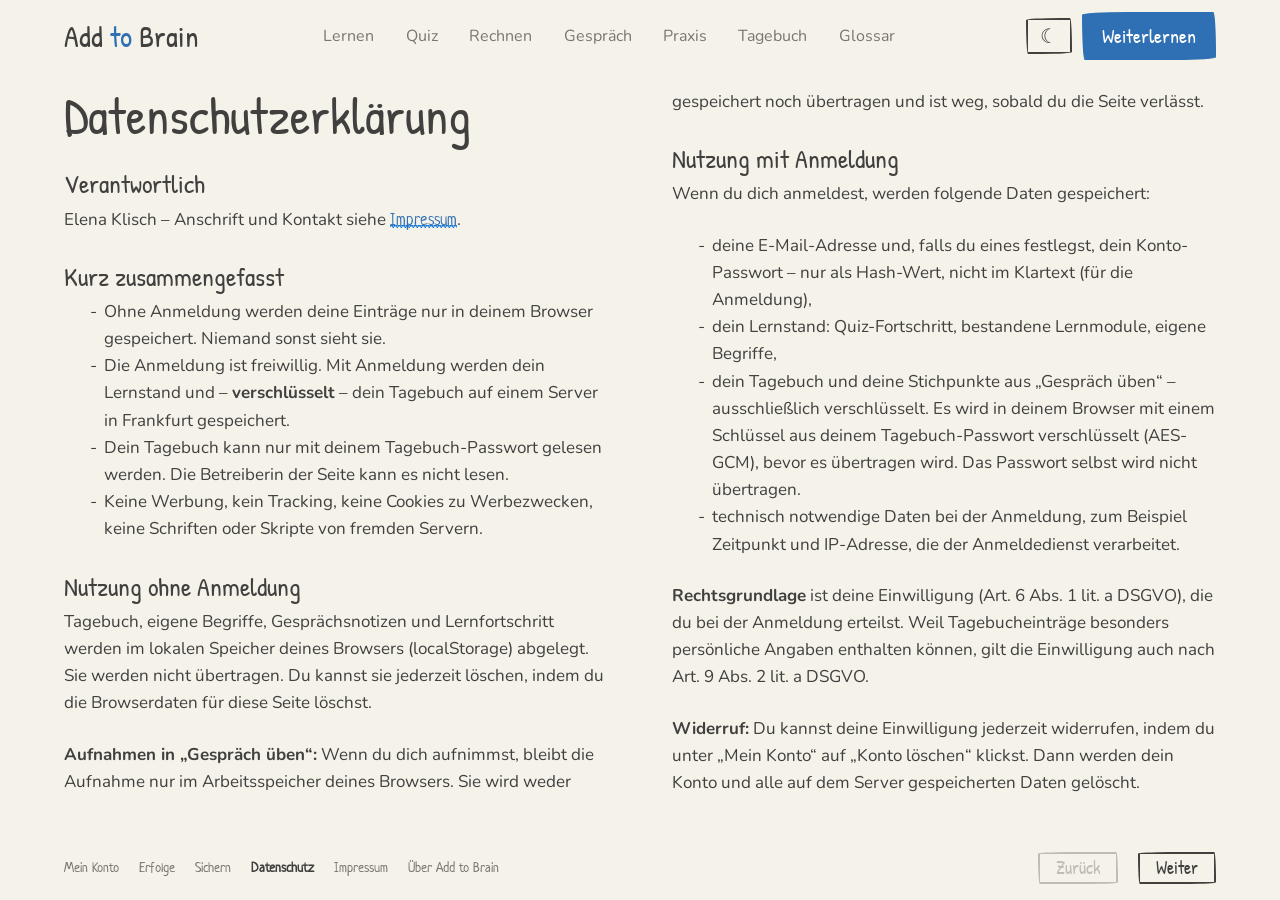
==== datenschutz.html @ ae647ae9 "Tab-Symbol: Gehirn mit Doktorhut (Vecteezy), Bildnachweis im Impressum" ====
<!doctype html>
<html lang="de">
<head>
  <meta charset="utf-8">
  <meta name="viewport" content="width=device-width, initial-scale=1">
  <title>Datenschutzerklärung – Add to Brain</title>
  <meta name="description" content="Datenschutzerklärung der Lernseite Add to Brain.">
  <script>try { if (localStorage.getItem('atb-modus') === 'dunkel') document.documentElement.classList.add('dark'); } catch (e) {}</script>
  <link rel="icon" href="favicon.ico?v=202611121403" sizes="any">
  <link rel="icon" type="image/png" sizes="32x32" href="icons/favicon-32.png?v=202611121403">
  <link rel="icon" type="image/png" sizes="16x16" href="icons/favicon-16.png?v=202611121403">
  <link rel="apple-touch-icon" href="icons/apple-touch-icon.png?v=202611121337">
  <link rel="manifest" href="manifest.webmanifest?v=202611121337">
  <meta name="apple-mobile-web-app-title" content="Add to Brain">
  <meta name="application-name" content="Add to Brain">
  <meta name="theme-color" content="#f5f2ea">
  <link href="css/fonts.css?v=202611121335" rel="stylesheet">
  <link href="css/paper.min.css?v=202611121335" rel="stylesheet">
  <link href="css/style.css?v=202611121335" rel="stylesheet">
</head>
<body>
  <header class="kopf">
    <a href="index.html#start" class="logo">Add <span>to</span> Brain</a>
    <nav aria-label="Hauptmenü">
      <ul class="menue">
        <li><a href="index.html#lernen">Lernen</a></li>
        <li><a href="index.html#quiz">Quiz</a></li>
        <li><a href="index.html#rechnen">Rechnen</a></li>
        <li><a href="index.html#training">Gespräch</a></li>
        <li><a href="index.html#shop">Praxis</a></li>
        <li><a href="index.html#tagebuch">Tagebuch</a></li>
        <li><a href="index.html#glossar">Glossar</a></li>
      </ul>
    </nav>
    <button type="button" class="modus" id="modus" aria-pressed="false" aria-label="Dunkelmodus einschalten" title="Dunkelmodus einschalten">☾</button>
    <a href="index.html#quiz" class="cta">Weiterlernen</a>
  </header>

  <main class="spur" id="spur">
    <section class="seite text-seite">
      <h2>Datenschutzerklärung</h2>

      <h3>Verantwortlich</h3>
      <p>Elena Klisch – Anschrift und Kontakt siehe <a href="impressum.html">Impressum</a>.</p>

      <h3>Kurz zusammengefasst</h3>
      <ul>
        <li>Ohne Anmeldung werden deine Einträge nur in deinem Browser gespeichert. Niemand sonst sieht sie.</li>
        <li>Die Anmeldung ist freiwillig. Mit Anmeldung werden dein Lernstand und – <strong>verschlüsselt</strong> – dein Tagebuch auf einem Server in Frankfurt gespeichert.</li>
        <li>Dein Tagebuch kann nur mit deinem Tagebuch-Passwort gelesen werden. Die Betreiberin der Seite kann es nicht lesen.</li>
        <li>Keine Werbung, kein Tracking, keine Cookies zu Werbezwecken, keine Schriften oder Skripte von fremden Servern.</li>
      </ul>

      <h3>Nutzung ohne Anmeldung</h3>
      <p>Tagebuch, eigene Begriffe, Gesprächsnotizen und Lernfortschritt werden im lokalen Speicher deines Browsers (localStorage) abgelegt. Sie werden nicht übertragen. Du kannst sie jederzeit löschen, indem du die Browserdaten für diese Seite löschst.</p>

      <p><strong>Aufnahmen in „Gespräch üben“:</strong> Wenn du dich aufnimmst, bleibt die Aufnahme nur im Arbeitsspeicher deines Browsers. Sie wird weder gespeichert noch übertragen und ist weg, sobald du die Seite verlässt.</p>

      <h3>Nutzung mit Anmeldung</h3>
      <p>Wenn du dich anmeldest, werden folgende Daten gespeichert:</p>
      <ul>
        <li>deine E-Mail-Adresse und, falls du eines festlegst, dein Konto-Passwort – nur als Hash-Wert, nicht im Klartext (für die Anmeldung),</li>
        <li>dein Lernstand: Quiz-Fortschritt, bestandene Lernmodule, eigene Begriffe,</li>
        <li>dein Tagebuch und deine Stichpunkte aus „Gespräch üben“ – ausschließlich verschlüsselt. Es wird in deinem Browser mit einem Schlüssel aus deinem Tagebuch-Passwort verschlüsselt (AES-GCM), bevor es übertragen wird. Das Passwort selbst wird nicht übertragen.</li>
        <li>technisch notwendige Daten bei der Anmeldung, zum Beispiel Zeitpunkt und IP-Adresse, die der Anmeldedienst verarbeitet.</li>
      </ul>
      <p><strong>Rechtsgrundlage</strong> ist deine Einwilligung (Art. 6 Abs. 1 lit. a DSGVO), die du bei der Anmeldung erteilst. Weil Tagebucheinträge besonders persönliche Angaben enthalten können, gilt die Einwilligung auch nach Art. 9 Abs. 2 lit. a DSGVO.</p>
      <p><strong>Widerruf:</strong> Du kannst deine Einwilligung jederzeit widerrufen, indem du unter „Mein Konto“ auf „Konto löschen“ klickst. Dann werden dein Konto und alle auf dem Server gespeicherten Daten gelöscht.</p>
      <p><strong>Speicherdauer:</strong> bis du dein Konto löschst.</p>

      <h3>Dienstleister</h3>
      <p><strong>Anmeldung und Datenbank:</strong> Supabase Inc. Die Daten werden auf Servern in Frankfurt am Main (EU) gespeichert. Supabase versendet auch die Anmelde-E-Mails. Mit Supabase besteht ein Vertrag zur Auftragsverarbeitung (Data Processing Addendum), der Bestandteil der Nutzungsbedingungen von Supabase ist; für Übermittlungen in die USA gelten die Standardvertragsklauseln der EU-Kommission.</p>
      <p><strong>Bereitstellung der Webseite:</strong> GitHub Pages (GitHub Inc.). Beim Aufruf der Seite verarbeitet GitHub technisch notwendige Daten wie die IP-Adresse.</p>

      <h3>Deine Rechte</h3>
      <p>Du hast das Recht auf Auskunft, Berichtigung, Löschung, Einschränkung der Verarbeitung und Datenübertragbarkeit (die Funktion „Sichern“ liefert dir alle Daten als Datei). Außerdem kannst du dich bei einer Datenschutz-Aufsichtsbehörde beschweren, zum Beispiel bei der Landesbeauftragten für Datenschutz und Informationsfreiheit Nordrhein-Westfalen.</p>

      <p style="margin-top:36px;color:var(--grau)">Stand: November 2026</p>
    </section>
  </main>

  <div class="leiste" aria-label="Fortschritt und Steuerung">
    <a href="index.html#konto" class="leiste-link">Mein Konto</a>
    <a href="index.html#erfolge" class="leiste-link">Erfolge</a>
    <a href="index.html#sichern" class="leiste-link">Sichern</a>
    <a href="datenschutz.html" class="leiste-link" aria-current="page">Datenschutz</a>
    <a href="impressum.html" class="leiste-link">Impressum</a>
    <a href="vorstellung.html" class="leiste-link">Über Add to Brain</a>
    <div class="balken" aria-hidden="true"><i id="balken"></i></div>
    <button class="pfeil" id="pfeil-links" type="button">Zurück</button>
    <button class="pfeil" id="pfeil-rechts" type="button">Weiter</button>
  </div>

  <script src="js/modus.js?v=202611121335"></script>
  <script src="js/scroll.js?v=202611121335"></script>
</body>
</html>
---- css/fonts.css ----
/* Schriften lokal eingebunden (SIL Open Font License, siehe fonts/OFL-*.txt) – keine Verbindung zu Google */
@font-face{font-family:'Nunito';font-style:normal;font-weight:400;font-display:swap;src:url('../fonts/Nunito-Regular.woff') format('woff')}
@font-face{font-family:'Nunito';font-style:normal;font-weight:600;font-display:swap;src:url('../fonts/Nunito-SemiBold.woff') format('woff')}
@font-face{font-family:'Nunito';font-style:normal;font-weight:700;font-display:swap;src:url('../fonts/Nunito-Bold.woff') format('woff')}
@font-face{font-family:'Patrick Hand';font-style:normal;font-weight:400;font-display:swap;src:url('../fonts/PatrickHand-Regular.woff') format('woff')}
@font-face{font-family:'Patrick Hand SC';font-style:normal;font-weight:400;font-display:swap;src:url('../fonts/PatrickHandSC-Regular.woff') format('woff')}
@font-face{font-family:'Neucha';font-style:normal;font-weight:400;font-display:swap;src:url('../fonts/Neucha-Regular.woff') format('woff')}
---- css/paper.min.css ----
@charset "UTF-8";html{--primary:#41403e;--secondary:#0b74d5;--success:#86a361;--warning:#ddcd45;--danger:#a7342d;--muted:#868e96;--primary-light:#cdcccb;--secondary-light:#d8ebfd;--success-light:#d5dfc8;--warning-light:#f5f0c6;--danger-light:#f0cbc9;--muted-light:#e6e7e9;--primary-dark:#000;--secondary-dark:#000;--success-dark:#374427;--warning-dark:#746a15;--danger-dark:#000;--muted-dark:#313538;--primary-light-10:#5b5a57;--secondary-light-10:#208ef3;--success-light-10:#9fb681;--warning-light-10:#e5d970;--danger-light-10:#cb453c;--muted-light-10:#a1a8ae;--primary-dark-10:#272625;--secondary-dark-10:#085aa5;--success-dark-10:#4a5a35;--warning-dark-10:#746a15;--danger-dark-10:#7f2722;--muted-dark-10:#6c757d;--primary-shaded-50:#c1c0bd;--primary-shaded-70:#f2f2f2;--white-dark:rgba(0,0,0,0.03);--white-dark-light-80:hsla(0,0%,80%,0.03);--light-dark:rgba(0,0,0,0.7);--white:#fff;--main-background:#fff;--main-background-light:#fff;--primary-text:#272625;--secondary-text:#085aa5;--success-text:#4a5a35;--warning-text:#746a15;--danger-text:#7f2722;--muted-text:#6c757d;--primary-inverse:#fff}html,html.dark{--black:#000;--shadow-color-regular:rgba(0,0,0,0.2);--shadow-color-hover:rgba(0,0,0,0.3)}html.dark{--primary:#fff;--secondary:#5595ce;--success:#70c272;--warning:#d4c252;--danger:#df4c57;--muted:#868e96;--primary-light:#fff;--secondary-light:#69a1d4;--success-light:#82ca84;--warning-light:#d9c966;--danger-light:#e3626b;--muted-light:#949ba2;--primary-dark:grey;--secondary-dark:#1f476b;--success-dark:#265927;--warning-dark:#71651c;--danger-dark:#7c161e;--muted-dark:#313538;--primary-light-10:#fff;--secondary-light-10:#7daed9;--success-light-10:#94d195;--warning-light-10:#ded07b;--danger-light-10:#e77780;--muted-light-10:#a1a8ae;--primary-dark-10:#e6e6e6;--secondary-dark-10:#367cba;--success-dark-10:#4cb34f;--warning-dark-10:#c3ae30;--danger-dark-10:#d22633;--muted-dark-10:#6c757d;--primary-shaded-50:#343332;--primary-shaded-70:#2f2e2d;--white-dark:hsla(0,0%,100%,0.03);--white-dark-light-80:hsla(0,0%,100%,0.03);--light-dark:hsla(0,0%,100%,0.7);--white:#fff;--main-background:#41403e;--main-background-light:#c1c0bd;--primary-text:#41403e;--secondary-text:#1f476b;--success-text:#265927;--warning-text:#71651c;--danger-text:#7c161e;--muted-text:#949ba2;--primary-inverse:#41403e}.text-primary{color:#41403e;color:var(--primary)}.background-primary{background-color:#41403e;background-color:var(--primary-light)}.text-secondary{color:#41403e;color:var(--secondary)}.background-secondary{background-color:#41403e;background-color:var(--secondary-light)}.text-success{color:#41403e;color:var(--success)}.background-success{background-color:#41403e;background-color:var(--success-light)}.text-warning{color:#41403e;color:var(--warning)}.background-warning{background-color:#41403e;background-color:var(--warning-light)}.text-danger{color:#41403e;color:var(--danger)}.background-danger{background-color:#41403e;background-color:var(--danger-light)}.text-muted{color:#41403e;color:var(--muted)}.background-muted{background-color:#41403e;background-color:var(--muted-light)}
/*! normalize.css v7.0.0 | MIT License | github.com/necolas/normalize.css */html{line-height:1.15;-ms-text-size-adjust:100%;-webkit-text-size-adjust:100%}body{margin:0}article,aside,footer,header,nav,section{display:block}h1{font-size:2em;margin:.67em 0}figcaption,figure,main{display:block}figure{margin:1em 40px}hr{box-sizing:content-box;height:0;overflow:visible}pre{font-family:monospace,monospace;font-size:1em}a{background-color:transparent;-webkit-text-decoration-skip:objects}abbr[title]{border-bottom:none;text-decoration:underline;-webkit-text-decoration:underline dotted;text-decoration:underline dotted}b,strong{font-weight:inherit;font-weight:bolder}code,kbd,samp{font-family:monospace,monospace;font-size:1em}dfn{font-style:italic}mark{background-color:#ff0;color:#000}small{font-size:80%}sub,sup{font-size:75%;line-height:0;position:relative;vertical-align:baseline}sub{bottom:-.25em}sup{top:-.5em}audio,video{display:inline-block}audio:not([controls]){display:none;height:0}img{border-style:none}svg:not(:root){overflow:hidden}button,input,optgroup,select,textarea{font-family:sans-serif;font-size:100%;line-height:1.15;margin:0}button,input{overflow:visible}button,select{text-transform:none}[type=reset],[type=submit],button,html [type=button]{-webkit-appearance:button}[type=button]::-moz-focus-inner,[type=reset]::-moz-focus-inner,[type=submit]::-moz-focus-inner,button::-moz-focus-inner{border-style:none;padding:0}[type=button]:-moz-focusring,[type=reset]:-moz-focusring,[type=submit]:-moz-focusring,button:-moz-focusring{outline:1px dotted ButtonText}fieldset{padding:.35em .75em .625em}legend{box-sizing:border-box;color:inherit;display:table;max-width:100%;padding:0;white-space:normal}progress{display:inline-block;vertical-align:baseline}textarea{overflow:auto}[type=checkbox],[type=radio]{box-sizing:border-box;padding:0}[type=number]::-webkit-inner-spin-button,[type=number]::-webkit-outer-spin-button{height:auto}[type=search]{-webkit-appearance:textfield;outline-offset:-2px}[type=search]::-webkit-search-cancel-button,[type=search]::-webkit-search-decoration{-webkit-appearance:none}::-webkit-file-upload-button{-webkit-appearance:button;font:inherit}details,menu{display:block}summary{display:list-item}canvas{display:inline-block}[hidden],template{display:none}html{box-sizing:border-box}*,:after,:before{box-sizing:inherit}.container.container-xs{max-width:480px}.container.container-sm{max-width:768px}.container.container-md{max-width:992px}.container.container-lg{max-width:1200px}.section{margin-bottom:2rem;margin-top:1rem;word-wrap:break-word}.section:after{color:#8f8d89;content:"~~~";display:block;font-size:1.5rem;position:relative;text-align:center}hr{border:0}hr:after{color:#8f8d89;content:"~~~";display:block;font-size:1.5rem;position:relative;text-align:center;top:-.75rem}.paper{background-color:#41403e;background-color:var(--main-background);border:1px solid #cdcccb;box-shadow:-1px 5px 35px -9px rgba(0,0,0,.2);margin-bottom:1rem;margin-top:1rem;padding:2rem}@media only screen and (max-width:480px){.paper{margin-bottom:0;margin-top:0;padding:1rem;width:100%}}.row{display:flex;flex-flow:row wrap;margin-bottom:1rem;margin-left:auto;margin-right:auto}.row.flex-right{justify-content:flex-end}.row.flex-center{justify-content:center}.row.flex-edges{justify-content:space-between}.row.flex-spaces{justify-content:space-around}.row.flex-top{align-items:flex-start}.row.flex-middle{align-items:center}.row.flex-bottom{align-items:flex-end}.col{padding:1rem}@media only screen and (max-width:768px){.col{flex:0 0 100%;max-width:100%}}.col-fill{flex:1 1 0;width:auto}@media only screen and (min-width:0){.col-1{flex:0 0 8.3333333333%;max-width:8.3333333333%}.col-2{flex:0 0 16.6666666667%;max-width:16.6666666667%}.col-3{flex:0 0 25%;max-width:25%}.col-4{flex:0 0 33.3333333333%;max-width:33.3333333333%}.col-5{flex:0 0 41.6666666667%;max-width:41.6666666667%}.col-6{flex:0 0 50%;max-width:50%}.col-7{flex:0 0 58.3333333333%;max-width:58.3333333333%}.col-8{flex:0 0 66.6666666667%;max-width:66.6666666667%}.col-9{flex:0 0 75%;max-width:75%}.col-10{flex:0 0 83.3333333333%;max-width:83.3333333333%}.col-11{flex:0 0 91.6666666667%;max-width:91.6666666667%}.col-12{flex:0 0 100%;max-width:100%}}@media only screen and (min-width:480px){.xs-1{flex:0 0 8.3333333333%;max-width:8.3333333333%}.xs-2{flex:0 0 16.6666666667%;max-width:16.6666666667%}.xs-3{flex:0 0 25%;max-width:25%}.xs-4{flex:0 0 33.3333333333%;max-width:33.3333333333%}.xs-5{flex:0 0 41.6666666667%;max-width:41.6666666667%}.xs-6{flex:0 0 50%;max-width:50%}.xs-7{flex:0 0 58.3333333333%;max-width:58.3333333333%}.xs-8{flex:0 0 66.6666666667%;max-width:66.6666666667%}.xs-9{flex:0 0 75%;max-width:75%}.xs-10{flex:0 0 83.3333333333%;max-width:83.3333333333%}.xs-11{flex:0 0 91.6666666667%;max-width:91.6666666667%}.xs-12{flex:0 0 100%;max-width:100%}}@media only screen and (min-width:768px){.sm-1{flex:0 0 8.3333333333%;max-width:8.3333333333%}.sm-2{flex:0 0 16.6666666667%;max-width:16.6666666667%}.sm-3{flex:0 0 25%;max-width:25%}.sm-4{flex:0 0 33.3333333333%;max-width:33.3333333333%}.sm-5{flex:0 0 41.6666666667%;max-width:41.6666666667%}.sm-6{flex:0 0 50%;max-width:50%}.sm-7{flex:0 0 58.3333333333%;max-width:58.3333333333%}.sm-8{flex:0 0 66.6666666667%;max-width:66.6666666667%}.sm-9{flex:0 0 75%;max-width:75%}.sm-10{flex:0 0 83.3333333333%;max-width:83.3333333333%}.sm-11{flex:0 0 91.6666666667%;max-width:91.6666666667%}.sm-12{flex:0 0 100%;max-width:100%}}@media only screen and (min-width:992px){.md-1{flex:0 0 8.3333333333%;max-width:8.3333333333%}.md-2{flex:0 0 16.6666666667%;max-width:16.6666666667%}.md-3{flex:0 0 25%;max-width:25%}.md-4{flex:0 0 33.3333333333%;max-width:33.3333333333%}.md-5{flex:0 0 41.6666666667%;max-width:41.6666666667%}.md-6{flex:0 0 50%;max-width:50%}.md-7{flex:0 0 58.3333333333%;max-width:58.3333333333%}.md-8{flex:0 0 66.6666666667%;max-width:66.6666666667%}.md-9{flex:0 0 75%;max-width:75%}.md-10{flex:0 0 83.3333333333%;max-width:83.3333333333%}.md-11{flex:0 0 91.6666666667%;max-width:91.6666666667%}.md-12{flex:0 0 100%;max-width:100%}}@media only screen and (min-width:1200px){.lg-1{flex:0 0 8.3333333333%;max-width:8.3333333333%}.lg-2{flex:0 0 16.6666666667%;max-width:16.6666666667%}.lg-3{flex:0 0 25%;max-width:25%}.lg-4{flex:0 0 33.3333333333%;max-width:33.3333333333%}.lg-5{flex:0 0 41.6666666667%;max-width:41.6666666667%}.lg-6{flex:0 0 50%;max-width:50%}.lg-7{flex:0 0 58.3333333333%;max-width:58.3333333333%}.lg-8{flex:0 0 66.6666666667%;max-width:66.6666666667%}.lg-9{flex:0 0 75%;max-width:75%}.lg-10{flex:0 0 83.3333333333%;max-width:83.3333333333%}.lg-11{flex:0 0 91.6666666667%;max-width:91.6666666667%}.lg-12{flex:0 0 100%;max-width:100%}}.align-top{align-self:flex-start}.align-middle{align-self:center}.align-bottom{align-self:flex-end}.container{margin:0 auto;max-width:960px;position:relative;width:100%}@media only screen and (max-width:992px){.container{width:85%}}@media only screen and (max-width:480px){.container{width:90%}}code{color:#41403e;color:var(--secondary);background-color:#41403e;background-color:var(--primary-shaded-70)}code,kbd{border-radius:3px;font-size:80%;padding:2px 4px}kbd{color:#41403e;color:var(--primary-inverse);background-color:#41403e;background-color:var(--primary)}pre{background-color:#41403e;background-color:var(--primary-shaded-70);border-radius:3px;border:1px solid #41403e;border-color:var(--primary-shaded-50);font-size:80%;line-height:1.5;overflow-x:auto;padding:1em;word-break:break-all;word-wrap:break-word}pre,pre code{color:#41403e;color:var(--inverse-primary);display:block;white-space:pre}pre code{background:transparent;font-size:inherit;padding:initial}html{color:#41403e;color:var(--primary);font-size:20px}a,button,html,input,li,option,p,select,table,tbody,td,textarea,th,thead,tr{font-family:Neucha,sans-serif}h1,h2,h3,h4,h5,h6{font-family:Patrick Hand SC,sans-serif;font-weight:400}h1{font-size:4rem}h2{font-size:3rem}h3{font-size:2rem}h4{font-size:1.5rem}h5{font-size:1rem}h6{font-size:.8rem}.text-left{text-align:left}.text-center{text-align:center}.text-right{text-align:right}img{border-bottom-left-radius:15px 255px;border-bottom-right-radius:225px 15px;border-top-left-radius:255px 15px;border-top-right-radius:15px 225px;border:2px solid #41403e;border-color:var(--primary);display:block;height:auto;max-width:100%}img.float-left{float:left;margin:1rem 1rem 1rem 0}img.float-right{float:right;margin:1rem 0 1rem 1rem}img.no-responsive{display:initial;height:auto;max-width:none}img.no-border{border:0;border-radius:0}ol{list-style-type:decimal}ol ol{list-style-type:upper-alpha}ol ol ol{list-style-type:upper-roman}ol ol ol ol{list-style-type:lower-alpha}ol ol ol ol ol{list-style-type:lower-roman}ul{list-style:none;margin-left:0}ul li:before{content:"-"}ul li{text-indent:-7px}ul li .badge,ul li [popover-bottom]:after,ul li [popover-left]:after,ul li [popover-right]:after,ul li [popover-top]:after{text-indent:0}ul li:before{left:-7px;position:relative}ul ul li:before{content:"+"}ul ul ul li:before{content:"~"}ul ul ul ul li:before{content:"⤍"}ul ul ul ul ul li:before{content:"⁎"}ul.inline li{display:inline;margin-left:5px}table{box-sizing:border-box;max-width:100%;overflow-x:auto;width:100%}@media only screen and (max-width:480px){table tbody tr td,table thead tr th{padding:2%}}table thead tr th{line-height:1.5;padding:8px;text-align:left;vertical-align:bottom}table tbody tr td{border-top:1px dashed #d9d9d8;line-height:1.5;padding:8px;vertical-align:top}table.table-hover tbody tr:hover{color:#41403e;color:var(--secondary)}table.table-alternating tbody tr:nth-of-type(2n){color:#82807c}.border{border:2px solid #41403e;border-color:var(--primary)}.border,.border-1,.child-borders>:nth-child(6n+1){border-bottom-left-radius:15px 255px;border-bottom-right-radius:225px 15px;border-top-left-radius:255px 15px;border-top-right-radius:15px 225px}.border-2,.child-borders>:nth-child(6n+2){border-bottom-left-radius:185px 25px;border-bottom-right-radius:20px 205px;border-top-left-radius:125px 25px;border-top-right-radius:10px 205px}.border-3,.child-borders>:nth-child(6n+3){border-bottom-left-radius:225px 15px;border-bottom-right-radius:15px 255px;border-top-left-radius:15px 225px;border-top-right-radius:255px 15px}.border-4,.child-borders>:nth-child(6n+4){border-bottom-left-radius:25px 115px;border-bottom-right-radius:155px 25px;border-top-left-radius:15px 225px;border-top-right-radius:25px 150px}.border-5,.child-borders>:nth-child(6n+5){border-bottom-left-radius:20px 115px;border-bottom-right-radius:15px 105px;border-top-left-radius:250px 15px;border-top-right-radius:25px 80px}.border-6,.child-borders>:nth-child(6n+6){border-bottom-left-radius:15px 225px;border-bottom-right-radius:20px 205px;border-top-left-radius:28px 125px;border-top-right-radius:100px 30px}.child-borders>*{border:2px solid #41403e;border-color:var(--primary)}.border-white{border-color:#41403e;border-color:var(--white)}.border-dotted{border-style:dotted}.border-dashed{border-style:dashed}.border-thick{border-width:5px}.border-primary{border-color:#41403e;border-color:var(--primary)}.border-secondary{border-color:#41403e;border-color:var(--secondary)}.border-success{border-color:#41403e;border-color:var(--success)}.border-warning{border-color:#41403e;border-color:var(--warning)}.border-danger{border-color:#41403e;border-color:var(--danger)}.border-muted{border-color:#41403e;border-color:var(--muted)}.shadow{transition:all 235ms ease 0s;box-shadow:15px 28px 25px -18px rgba(0,0,0,.2)}.shadow.shadow-large{transition:all 235ms ease 0s;box-shadow:20px 38px 34px -26px rgba(0,0,0,.2)}.shadow.shadow-small{transition:all 235ms ease 0s;box-shadow:10px 19px 17px -13px rgba(0,0,0,.2)}.shadow.shadow-hover:hover{transform:translate3d(0,2px,0);box-shadow:2px 8px 8px -5px rgba(0,0,0,.3)}.child-shadows>*{transition:all 235ms ease 0s;box-shadow:15px 28px 25px -18px rgba(0,0,0,.2)}.child-shadows .shadow-none{box-shadow:none}.child-shadows-hover>*{transition:all 235ms ease 0s;box-shadow:15px 28px 25px -18px rgba(0,0,0,.2)}.child-shadows-hover>:hover{transform:translate3d(0,2px,0);box-shadow:2px 8px 8px -5px rgba(0,0,0,.3)}.collapsible{display:flex;flex-direction:column}.collapsible:first-of-type{border-top:1px solid #41403e;border-top-color:var(--muted-light)}.collapsible .collapsible-body{background-color:#41403e;background-color:var(--white-dark-light-80);transition:all 235ms ease-in-out 0s;border-bottom:1px solid #41403e;border-bottom-color:var(--muted-light);margin:0;max-height:0;opacity:0;overflow:hidden;padding:0 .75rem}.collapsible>input{display:none}.collapsible>input:checked+label{color:#41403e;color:var(--primary)}.collapsible>input[id^=collapsible]:checked~div.collapsible-body{margin:0;max-height:960px;opacity:1;padding:.75rem}.collapsible>label{color:#41403e;color:var(--primary);border-bottom:1px solid #41403e;border-bottom-color:var(--muted-light);display:inline-block;font-weight:600;margin:0 0 -1px;padding:.75rem;text-align:center}.collapsible>label:hover{color:#41403e;color:var(--muted);cursor:pointer}.alert{border-bottom-left-radius:15px 255px;border-bottom-right-radius:225px 15px;border-top-left-radius:255px 15px;border-top-right-radius:15px 225px;border:2px solid #41403e;border-color:var(--primary);margin-bottom:20px;padding:15px;width:100%}.alert.dismissible{transition:all 235ms ease-in-out 0s;display:flex;justify-content:space-between;max-height:48rem;overflow:hidden}.alert .btn-close{transition:all 235ms ease-in-out 0s;color:#41403e;color:var(--primary-text);cursor:pointer;margin-left:.75rem}.alert .btn-close:active,.alert .btn-close:focus,.alert .btn-close:hover{color:#41403e;color:var(--primary-dark)}.alert-primary{background-color:#41403e;background-color:var(--primary-light);border-color:#41403e;border-color:var(--primary)}.alert-primary,.alert-primary .btn-close{color:#41403e;color:var(--primary-text)}.alert-primary .btn-close:active,.alert-primary .btn-close:focus,.alert-primary .btn-close:hover{color:#41403e;color:var(--primary-dark)}.alert-secondary{background-color:#41403e;background-color:var(--secondary-light);border-color:#41403e;border-color:var(--secondary)}.alert-secondary,.alert-secondary .btn-close{color:#41403e;color:var(--secondary-text)}.alert-secondary .btn-close:active,.alert-secondary .btn-close:focus,.alert-secondary .btn-close:hover{color:#41403e;color:var(--secondary-dark)}.alert-success{background-color:#41403e;background-color:var(--success-light);border-color:#41403e;border-color:var(--success)}.alert-success,.alert-success .btn-close{color:#41403e;color:var(--success-text)}.alert-success .btn-close:active,.alert-success .btn-close:focus,.alert-success .btn-close:hover{color:#41403e;color:var(--success-dark)}.alert-warning{background-color:#41403e;background-color:var(--warning-light);border-color:#41403e;border-color:var(--warning)}.alert-warning,.alert-warning .btn-close{color:#41403e;color:var(--warning-text)}.alert-warning .btn-close:active,.alert-warning .btn-close:focus,.alert-warning .btn-close:hover{color:#41403e;color:var(--warning-dark)}.alert-danger{background-color:#41403e;background-color:var(--danger-light);border-color:#41403e;border-color:var(--danger)}.alert-danger,.alert-danger .btn-close{color:#41403e;color:var(--danger-text)}.alert-danger .btn-close:active,.alert-danger .btn-close:focus,.alert-danger .btn-close:hover{color:#41403e;color:var(--danger-dark)}.alert-muted{background-color:#41403e;background-color:var(--muted-light);border-color:#41403e;border-color:var(--muted)}.alert-muted,.alert-muted .btn-close{color:#41403e;color:var(--muted-text)}.alert-muted .btn-close:active,.alert-muted .btn-close:focus,.alert-muted .btn-close:hover{color:#41403e;color:var(--muted-dark)}.alert-state{display:none}.alert-state:checked+.dismissible{border-width:0;margin:0;max-height:0;opacity:0;padding-bottom:0;padding-top:0}article .article-title{font-size:3rem}article .article-meta{color:#41403e;color:var(--muted-text);font-size:15px}article .article-meta a{color:#41403e;color:var(--muted-text);background-image:none}article .article-meta a:hover{color:#41403e;color:var(--light-dark)}article .text-lead{font-size:30px;line-height:1.3;margin:35px}article button:not(:first-of-type){margin-left:2rem}@media only screen and (max-width:480px){article button:not(:first-of-type){margin-left:0}}article p{line-height:1.6}.badge{border-bottom-left-radius:15px 255px;border-bottom-right-radius:225px 15px;border-top-left-radius:255px 15px;border-top-right-radius:15px 225px;color:#41403e;color:var(--white);background-color:#41403e;background-color:var(--muted);border:2px solid transparent;display:inline-block;font-size:75%;font-weight:700;line-height:1;padding:.25em .4em;text-align:center;vertical-align:baseline;white-space:nowrap}.badge.primary{background-color:#41403e;background-color:var(--primary)}.badge.secondary{background-color:#41403e;background-color:var(--secondary)}.badge.success{background-color:#41403e;background-color:var(--success)}.badge.warning{background-color:#41403e;background-color:var(--warning)}.badge.danger{background-color:#41403e;background-color:var(--danger)}.badge.muted{background-color:#41403e;background-color:var(--muted)}ul.breadcrumb{list-style:none;padding:10px 16px}ul.breadcrumb li{display:inline;font-size:20px}ul.breadcrumb li:before{content:""}ul.breadcrumb li a{color:#41403e;color:var(--secondary);background-image:none;text-decoration:none}ul.breadcrumb li a:hover{text-decoration:underline}ul.breadcrumb li+li:before{content:"/ ";padding:8px}.paper-btn,[type=button],button{border-bottom-left-radius:15px 255px;border-bottom-right-radius:225px 15px;border-top-left-radius:255px 15px;border-top-right-radius:15px 225px;transition:all 235ms ease 0s;box-shadow:15px 28px 25px -18px rgba(0,0,0,.2);transition:all 235ms ease-in-out 0s;color:#41403e;color:var(--primary);background-color:#41403e;background-color:var(--main-background);align-self:center;background-image:none;border:2px solid #41403e;border-color:var(--primary);cursor:pointer;display:inline-block;font-size:1rem;outline:none;padding:.75rem}@media only screen and (max-width:520px){.paper-btn,[type=button],button{display:inline-block;margin:0 auto 1rem;text-align:center}}.paper-btn.btn-large,[type=button].btn-large,button.btn-large{transition:all 235ms ease 0s;box-shadow:20px 38px 34px -26px rgba(0,0,0,.2);font-size:2rem;padding:1rem}.paper-btn.btn-small,[type=button].btn-small,button.btn-small{transition:all 235ms ease 0s;box-shadow:10px 19px 17px -13px rgba(0,0,0,.2);font-size:.75rem;padding:.5rem}.paper-btn.btn-block,[type=button].btn-block,button.btn-block{display:block;width:100%}.paper-btn:hover,[type=button]:hover,button:hover{transform:translate3d(0,2px,0);box-shadow:2px 8px 8px -5px rgba(0,0,0,.3)}.paper-btn:focus,[type=button]:focus,button:focus{border:2px solid #41403e;border-color:var(--secondary);box-shadow:2px 8px 4px -6px rgba(0,0,0,.3)}.paper-btn:active,[type=button]:active,button:active{border-color:rgba(0,0,0,.2);transition:none}.paper-btn.disabled,.paper-btn[disabled],[type=button].disabled,[type=button][disabled],button.disabled,button[disabled]{cursor:not-allowed;opacity:.5}a{color:#41403e;color:var(--secondary);background-image:linear-gradient(5deg,transparent 65%,#0b74d5 80%,transparent 90%),linear-gradient(165deg,transparent 5%,#0b74d5 15%,transparent 25%),linear-gradient(165deg,transparent 45%,#0b74d5 55%,transparent 65%),linear-gradient(15deg,transparent 25%,#0b74d5 35%,transparent 50%);background-position:0 90%;background-repeat:repeat-x;background-size:4px 3px}a,a:visited{text-decoration:none}a:visited{color:#41403e;color:var(--primary)}.paper-btn.btn-primary,[type=button].btn-primary,button.btn-primary{color:#41403e;color:var(--primary-text);background-color:#41403e;background-color:var(--primary-light);border-color:#41403e;border-color:var(--primary)}.paper-btn.btn-primary:hover:active,[type=button].btn-primary:hover:active,button.btn-primary:hover:active{background-color:#b4b3b0}.paper-btn.btn-secondary,[type=button].btn-secondary,button.btn-secondary{color:#41403e;color:var(--secondary-text);background-color:#41403e;background-color:var(--secondary-light);border-color:#41403e;border-color:var(--secondary)}.paper-btn.btn-secondary:hover:active,[type=button].btn-secondary:hover:active,button.btn-secondary:hover:active{background-color:#a7d3fa}.paper-btn.btn-success,[type=button].btn-success,button.btn-success{color:#41403e;color:var(--success-text);background-color:#41403e;background-color:var(--success-light);border-color:#41403e;border-color:var(--success)}.paper-btn.btn-success:hover:active,[type=button].btn-success:hover:active,button.btn-success:hover:active{background-color:#bccca8}.paper-btn.btn-warning,[type=button].btn-warning,button.btn-warning{color:#41403e;color:var(--warning-text);background-color:#41403e;background-color:var(--warning-light);border-color:#41403e;border-color:var(--warning)}.paper-btn.btn-warning:hover:active,[type=button].btn-warning:hover:active,button.btn-warning:hover:active{background-color:#ede49b}.paper-btn.btn-danger,[type=button].btn-danger,button.btn-danger{color:#41403e;color:var(--danger-text);background-color:#41403e;background-color:var(--danger-light);border-color:#41403e;border-color:var(--danger)}.paper-btn.btn-danger:hover:active,[type=button].btn-danger:hover:active,button.btn-danger:hover:active{background-color:#e6a5a1}.paper-btn.btn-muted,[type=button].btn-muted,button.btn-muted{color:#41403e;color:var(--muted-text);background-color:#41403e;background-color:var(--muted-light);border-color:#41403e;border-color:var(--muted)}.paper-btn.btn-muted:hover:active,[type=button].btn-muted:hover:active,button.btn-muted:hover:active{background-color:#caced1}.paper-btn.btn-primary-outline,[type=button].btn-primary-outline,button.btn-primary-outline{background-color:#41403e;background-color:var(--main-background);color:#41403e;color:var(--primary);border-color:#41403e;border-color:var(--primary)}.paper-btn.btn-primary-outline:hover,[type=button].btn-primary-outline:hover,button.btn-primary-outline:hover{background-color:#cdcccb}.paper-btn.btn-primary-outline:hover:active,[type=button].btn-primary-outline:hover:active,button.btn-primary-outline:hover:active{background-color:#b4b3b0}.paper-btn.btn-secondary-outline,[type=button].btn-secondary-outline,button.btn-secondary-outline{background-color:#41403e;background-color:var(--main-background);color:#41403e;color:var(--secondary);border-color:#41403e;border-color:var(--secondary)}.paper-btn.btn-secondary-outline:hover,[type=button].btn-secondary-outline:hover,button.btn-secondary-outline:hover{background-color:#d8ebfd}.paper-btn.btn-secondary-outline:hover:active,[type=button].btn-secondary-outline:hover:active,button.btn-secondary-outline:hover:active{background-color:#a7d3fa}.paper-btn.btn-success-outline,[type=button].btn-success-outline,button.btn-success-outline{background-color:#41403e;background-color:var(--main-background);color:#41403e;color:var(--success);border-color:#41403e;border-color:var(--success)}.paper-btn.btn-success-outline:hover,[type=button].btn-success-outline:hover,button.btn-success-outline:hover{background-color:#d5dfc8}.paper-btn.btn-success-outline:hover:active,[type=button].btn-success-outline:hover:active,button.btn-success-outline:hover:active{background-color:#bccca8}.paper-btn.btn-warning-outline,[type=button].btn-warning-outline,button.btn-warning-outline{background-color:#41403e;background-color:var(--main-background);color:#41403e;color:var(--warning);border-color:#41403e;border-color:var(--warning)}.paper-btn.btn-warning-outline:hover,[type=button].btn-warning-outline:hover,button.btn-warning-outline:hover{background-color:#f5f0c6}.paper-btn.btn-warning-outline:hover:active,[type=button].btn-warning-outline:hover:active,button.btn-warning-outline:hover:active{background-color:#ede49b}.paper-btn.btn-danger-outline,[type=button].btn-danger-outline,button.btn-danger-outline{background-color:#41403e;background-color:var(--main-background);color:#41403e;color:var(--danger);border-color:#41403e;border-color:var(--danger)}.paper-btn.btn-danger-outline:hover,[type=button].btn-danger-outline:hover,button.btn-danger-outline:hover{background-color:#f0cbc9}.paper-btn.btn-danger-outline:hover:active,[type=button].btn-danger-outline:hover:active,button.btn-danger-outline:hover:active{background-color:#e6a5a1}.paper-btn.btn-muted-outline,[type=button].btn-muted-outline,button.btn-muted-outline{background-color:#41403e;background-color:var(--main-background);color:#41403e;color:var(--muted);border-color:#41403e;border-color:var(--muted)}.paper-btn.btn-muted-outline:hover,[type=button].btn-muted-outline:hover,button.btn-muted-outline:hover{background-color:#e6e7e9}.paper-btn.btn-muted-outline:hover:active,[type=button].btn-muted-outline:hover:active,button.btn-muted-outline:hover:active{background-color:#caced1}.card{transition:all 235ms ease 0s;box-shadow:15px 28px 25px -18px rgba(0,0,0,.2);-webkit-backface-visibility:hidden;backface-visibility:hidden;border:2px solid #41403e;border-color:var(--muted-light);display:flex;flex-direction:column;position:relative;will-change:transform;word-wrap:break-word}.card:hover{transform:translate3d(0,2px,0);box-shadow:2px 8px 8px -5px rgba(0,0,0,.3)}.card .card-footer,.card .card-header{background-color:#41403e;background-color:var(--white-dark);border-color:#41403e;border-color:var(--muted-light);padding:.75rem 1.25rem}.card .card-header{border-bottom-style:solid;border-bottom-width:2px}.card .card-footer{border-top-style:solid;border-top-width:2px}.card .card-body{flex:1 1 auto;padding:1.25rem}.card .card-body .card-title,.card .card-body h4{margin-bottom:.5rem;margin-top:0}.card .card-body .card-subtitle,.card .card-body h5{color:#0b74d5;margin-bottom:.5rem;margin-top:0}.card .card-body .card-text,.card .card-body p{margin-bottom:1rem;margin-top:0}.card .card-body .card-link+.card-link,.card .card-body a+a{margin-left:1.25rem}.card .image-bottom,.card .image-top,.card img{border:0;border-radius:0}input,select,textarea{color:#41403e;color:var(--primary);background:transparent;border-bottom-left-radius:15px 255px;border-bottom-right-radius:225px 15px;border-top-left-radius:255px 15px;border-top-right-radius:15px 225px;border:2px solid #41403e;border-color:var(--primary);display:block;font-size:1rem;outline:none;padding:.5rem}input:focus,select:focus,textarea:focus{border:2px solid #41403e;border-color:var(--secondary)}select{height:2.35rem}.disabled,input.disabled,input[disabled],select.disabled,select[disabled],textarea.disabled,textarea[disabled]{cursor:not-allowed;opacity:.5}.form-group{margin-bottom:1rem}.form-group>label,.form-group legend{display:inline-block;margin-bottom:.5rem}.form-group .input-block{width:100%}.form-group textarea{max-height:90vh;max-width:100%}.form-group textarea.no-resize{resize:none}.form-group .paper-check,.form-group .paper-radio{cursor:pointer;display:block;margin-bottom:.5rem}.form-group .paper-check input,.form-group .paper-radio input{border:0;height:1px;margin:-1px;opacity:0;overflow:hidden;padding:0;position:absolute;width:1px}.form-group .paper-check input+span,.form-group .paper-radio input+span{display:block}.form-group .paper-check input+span:before,.form-group .paper-radio input+span:before{border:2px solid #41403e;border-color:var(--primary);content:"";display:inline-block;height:1rem;margin-right:.75em;position:relative;vertical-align:-.25em;width:1rem}.form-group .paper-check input[type=radio]+span:before,.form-group .paper-radio input[type=radio]+span:before{border-bottom-left-radius:.7rem 1rem;border-bottom-right-radius:1rem .9rem;border-top-left-radius:1rem 1rem;border-top-right-radius:1rem .6rem}.form-group .paper-check input[type=radio]:checked+span:before,.form-group .paper-radio input[type=radio]:checked+span:before{background:url("data:image/svg+xml;charset=utf-8,%3Csvg xmlns='http://www.w3.org/2000/svg' viewBox='0 0 100 100'%3E%3Cpath fill='%230b74d5' d='M49.346 46.341c-3.79-2.005 3.698-10.294 7.984-8.89 8.713 2.852 4.352 20.922-4.901 20.269-4.684-.33-12.616-7.405-14.38-11.818-2.375-5.938 7.208-11.688 11.624-13.837 9.078-4.42 18.403-3.503 22.784 6.651 4.049 9.378 6.206 28.09-1.462 36.276-7.091 7.567-24.673 2.277-32.357-1.079-11.474-5.01-24.54-19.124-21.738-32.758 3.958-19.263 28.856-28.248 46.044-23.244 20.693 6.025 22.012 36.268 16.246 52.826-5.267 15.118-17.03 26.26-33.603 21.938-11.054-2.883-20.984-10.949-28.809-18.908C9.236 66.096 2.704 57.597 6.01 46.371c3.059-10.385 12.719-20.155 20.892-26.604C40.809 8.788 58.615 1.851 75.058 12.031c9.289 5.749 16.787 16.361 18.284 27.262.643 4.698.646 10.775-3.811 13.746'/%3E%3C/svg%3E") 0 no-repeat}.form-group .paper-check input[type=checkbox]+span:before,.form-group .paper-radio input[type=checkbox]+span:before{border-bottom-left-radius:15px 255px;border-bottom-right-radius:225px 15px;border-top-left-radius:255px 15px;border-top-right-radius:15px 225px}.form-group .paper-check input[type=checkbox]:checked+span:before,.form-group .paper-radio input[type=checkbox]:checked+span:before{background:url("data:image/svg+xml;charset=utf-8,%3Csvg xmlns='http://www.w3.org/2000/svg' viewBox='0 0 100 100'%3E%3Cpath stroke='%230b74d5' stroke-width='16' d='M13 62c.61 1.6 1.304 2.304 1.757 2.757l2.076 2.076c.542.542 1.042 1.06 1.829 1.824.578.56 1.005.97 2.026 1.744.559.424 1.191.84 1.884 1.284 1.165.746 1.598 1.002 2.5 1.551.47.286 1.437.869 1.93 1.165.998.6 1.997 1.198 2.494 1.499.985.598 1.47.896 1.947 1.2 1.397.89 1.837 1.197 2.7 1.796.422.292 1.24.877 2.056 1.419a33.039 33.039 0 002.38 1.438c.744.409 1.451.758 2.378 1.226.761.383 1.55.828 2.407 1.41.731.497 1.496 1.083 2.279 1.258.355.08.147-.955.357-1.868.181-.787.982-1.214 1-2.079.02-.995.08-1.8.425-2.561.436-.96.54-1.668.797-2.682.188-.747.397-1.312.778-2.624.209-.718.415-1.486.708-2.28.155-.418.774-1.731 1.348-2.641.306-.484.65-.97 1.007-1.474.747-1.06 1.153-1.602 1.937-2.771.406-.606.803-1.235 1.205-1.877.407-.65.814-1.312 1.231-1.975.42-.668.834-1.343 1.73-2.648.448-.65.915-1.284 1.387-1.91.47-.623.947-1.236 1.422-1.846.94-1.21 1.861-2.409 2.303-3.01a84.919 84.919 0 002.46-3.543c1.106-1.685 1.441-2.236 1.777-2.771.328-.525.963-1.546 1.274-2.04a89.78 89.78 0 011.51-2.325c.591-.864 1.18-1.68 1.465-2.075.55-.761 1.317-1.823 1.779-2.49.439-.634.853-1.252 1.457-2.157.596-.891.965-1.468 1.515-2.23.584-.809 1.125-1.402 1.838-2.123.613-.62.451-1.483.704-2.347.257-.878.755-1.625 1-2.41.251-.803.763-1.394 1.332-2.254.546-.824.735-1.671 1.316-2.336.556-.636 1.386-1.226 1.859-1.9.508-.724.789-1.4 1.603-1.567l.712-.49' fill='none'/%3E%3C/svg%3E") 0 no-repeat}.form-group .paper-switch-2-label,.form-group .paper-switch-label{cursor:pointer;float:left}.form-group .paper-switch-label{margin:-6px 10px 0 0}.form-group .paper-switch-2-label{margin:0 10px 0 0}.form-group .paper-switch,.form-group .paper-switch-2{display:block;float:left;margin:0 10px 0 0;position:relative}.form-group .paper-switch-2 input,.form-group .paper-switch input{height:0;opacity:0;width:0}.form-group .paper-switch-2 input:checked+.paper-switch-slider,.form-group .paper-switch input:checked+.paper-switch-slider{background-color:#41403e;background-color:var(--success-light)}.form-group .paper-switch-2 input:checked+.paper-switch-slider:before,.form-group .paper-switch input:checked+.paper-switch-slider:before{transform:translateX(26px)}.form-group .paper-switch-2 input:focus+.paper-switch-slider,.form-group .paper-switch input:focus+.paper-switch-slider{box-shadow:0 0 3px #0b74d5}.form-group .paper-switch-2 .paper-switch-slider,.form-group .paper-switch .paper-switch-slider{border-bottom-left-radius:15px 255px;border-bottom-right-radius:225px 15px;border-top-left-radius:255px 15px;border-top-right-radius:15px 225px;border:2px solid #41403e;border-color:var(--primary);bottom:0;cursor:pointer;left:0;position:absolute;right:0;top:0;transition:.4s}.form-group .paper-switch-2 .paper-switch-slider:before,.form-group .paper-switch .paper-switch-slider:before{background:#41403e;background:var(--secondary);border-bottom-left-radius:15px 255px;border-bottom-right-radius:225px 15px;border-top-left-radius:255px 15px;border-top-right-radius:15px 225px;content:"";left:4px;position:absolute;transition:.4s}.form-group .paper-switch-2 .paper-switch-slider.round,.form-group .paper-switch .paper-switch-slider.round{border-bottom-left-radius:.7rem 1rem;border-bottom-right-radius:1rem .9rem;border-top-left-radius:1rem 1rem;border-top-right-radius:1rem .6rem;border:2px solid #41403e;border-color:var(--primary)}.form-group .paper-switch-2 .paper-switch-slider.round:before,.form-group .paper-switch .paper-switch-slider.round:before{background:url("data:image/svg+xml;charset=utf-8,%3Csvg xmlns='http://www.w3.org/2000/svg' viewBox='0 0 100 100'%3E%3Cpath fill='%230071de' d='M49.346 46.341c-3.79-2.005 3.698-10.294 7.984-8.89 8.713 2.852 4.352 20.922-4.901 20.269-4.684-.33-12.616-7.405-14.38-11.818-2.375-5.938 7.208-11.688 11.624-13.837 9.078-4.42 18.403-3.503 22.784 6.651 4.049 9.378 6.206 28.09-1.462 36.276-7.091 7.567-24.673 2.277-32.357-1.079-11.474-5.01-24.54-19.124-21.738-32.758 3.958-19.263 28.856-28.248 46.044-23.244 20.693 6.025 22.012 36.268 16.246 52.826-5.267 15.118-17.03 26.26-33.603 21.938-11.054-2.883-20.984-10.949-28.809-18.908C9.236 66.096 2.704 57.597 6.01 46.371c3.059-10.385 12.719-20.155 20.892-26.604C40.809 8.788 58.615 1.851 75.058 12.031c9.289 5.749 16.787 16.361 18.284 27.262.643 4.698.646 10.775-3.811 13.746'/%3E%3C/svg%3E") 0 no-repeat;border-bottom-left-radius:.7rem 1rem;border-bottom-right-radius:1rem .9rem;border-top-left-radius:1rem 1rem;border-top-right-radius:1rem .6rem;left:4px}.form-group .paper-switch{height:12px;width:60px}.form-group .paper-switch .paper-switch-slider:before{bottom:-6px;height:20px;width:20px}.form-group .paper-switch .paper-switch-slider.round:before{bottom:-7px;height:23px;width:23px}.form-group .paper-switch-2{height:22px;width:50px}.form-group .paper-switch-2 .paper-switch-slider.round:before,.form-group .paper-switch-2 .paper-switch-slider:before{bottom:2px;height:14px;width:14px}.form-group .paper-switch-tile{cursor:pointer;display:block;float:left;height:80px;margin:40px 0 0 40px;perspective:1000px;position:relative;transform:translate(-50%,-50%);transform-style:preserve-3d;width:80px}.form-group .paper-switch-tile:hover .paper-switch-tile-card{box-shadow:2px 8px 4px -5px rgba(0,0,0,.2);transform:rotateX(30deg)}.form-group .paper-switch-tile:hover:checked+.paper-switch-tile-card{background-color:transparent;box-shadow:0 10px 15px -15px rgba(0,0,0,.9);transform:rotateX(150deg)}.form-group .paper-switch-tile input{display:none}.form-group .paper-switch-tile input:checked+.paper-switch-tile-card{transform:rotateX(180deg)}.form-group .paper-switch-tile-card{background-color:transparent;border-color:transparent;height:100%;position:relative;transform-style:preserve-3d;transition:all .6s;width:100%}.form-group .paper-switch-tile-card div{-webkit-backface-visibility:hidden;backface-visibility:hidden;box-shadow:2px 8px 8px -5px rgba(0,0,0,.3);height:100%;line-height:70px;position:absolute;text-align:center;width:100%}.form-group .paper-switch-tile-card .paper-switch-tile-card-back{transform:rotateX(180deg)}.form-group input[type=range]{-webkit-appearance:none;-moz-appearance:none;appearance:none;border-width:0;padding:0}.form-group input[type=range]::-webkit-slider-runnable-track{background:#41403e;background:var(--secondary);border-radius:18px;border:1px solid #41403e;border-color:var(--primary);box-shadow:1px 1px 1px #000,0 0 1px #0d0d0d;cursor:pointer;height:8px;margin:10px 0;width:100%}.form-group input[type=range]::-webkit-slider-thumb{background:#41403e;background:var(--white);-webkit-appearance:none;appearance:none;border-bottom-left-radius:.7rem 1rem;border-bottom-right-radius:1rem .9rem;border-top-left-radius:1rem 1rem;border-top-right-radius:1rem .6rem;border:1px solid #41403e;border-color:var(--primary);box-shadow:1px 1px 1px #000,0 0 1px #0d0d0d;cursor:pointer;height:36px;margin-top:-14px;width:16px}.form-group input[type=range]::-moz-range-track{background:#41403e;background:var(--secondary);border-color:#41403e;border-color:var(--primary);border-radius:18px;box-shadow:1px 1px 1px #000,0 0 1px #0d0d0d;cursor:pointer;height:8px;width:100%}.form-group input[type=range]::-moz-range-thumb{background:#41403e;background:var(--white);border-bottom-left-radius:.7rem 1rem;border-bottom-right-radius:1rem .9rem;border-top-left-radius:1rem 1rem;border-top-right-radius:1rem .6rem;border:1px solid #41403e;border-color:var(--primary);box-shadow:1px 1px 1px #000,0 0 1px #0d0d0d;cursor:pointer;height:36px;width:16px}.form-group input[type=range]::-ms-track{background:transparent;border-color:transparent;border-width:16px 0;color:transparent;cursor:pointer;height:8px;width:100%}.form-group input[type=range]::-ms-fill-lower,.form-group input[type=range]::-ms-fill-upper{background:#41403e;background:var(--secondary);border-radius:18px;border:1px solid #41403e;border-color:var(--primary);box-shadow:1px 1px 1px #000,0 0 1px #0d0d0d}.form-group input[type=range]::-ms-thumb{background:#41403e;background:var(--white);border-bottom-left-radius:.7rem 1rem;border-bottom-right-radius:1rem .9rem;border-top-left-radius:1rem 1rem;border-top-right-radius:1rem .6rem;border:1px solid #41403e;box-shadow:1px 1px 1px #000,0 0 1px #0d0d0d;cursor:pointer;height:36px;width:16px}fieldset.form-group{border:0;padding:0}.modal{transition:opacity 235ms ease-in-out 0s;background:rgba(0,0,0,.6);flex:1 1 auto;opacity:0;position:fixed;text-align:left;visibility:hidden;word-wrap:break-word;z-index:200}.modal,.modal-bg{bottom:0;left:0;right:0;top:0}.modal-bg{cursor:pointer;position:absolute}.modal .modal-body{color:#41403e;color:var(--primary);background:#41403e;background:var(--main-background);transition:all 235ms ease-in-out 0s;-webkit-backface-visibility:hidden;backface-visibility:hidden;border:2px solid;left:50%;padding:1.25rem;position:absolute;top:0;transform:translate(-50%,-50%)}@media only screen and (max-width:768px){.modal .modal-body{box-sizing:border-box;width:90%}}.modal .btn-close{color:#41403e;color:var(--primary-light);transition:all 235ms ease-in-out 0s;cursor:pointer;font-size:30px;height:1.1rem;position:absolute;right:1rem;text-decoration:none;top:1rem;width:1.1rem}.modal .btn-close:active,.modal .btn-close:focus,.modal .btn-close:hover{color:#41403e;color:var(--primary)}.modal .modal-title,.modal h4{margin-bottom:.5rem;margin-top:0}.modal .modal-subtitle,.modal h5{color:#41403e;color:var(--secondary);margin-bottom:.5rem;margin-top:0}.modal .modal-text,.modal p{margin-bottom:1rem;margin-top:0}.modal .modal-link+.modal-link,.modal a+a{margin-left:1.25rem}.modal .paper-btn{background:#41403e;background:var(--main-background);display:inline-block;text-decoration:none}.modal .modal-link,.modal a{background-image:linear-gradient(5deg,transparent 65%,#0b74d5 80%,transparent 90%),linear-gradient(165deg,transparent 5%,#0b74d5 15%,transparent 25%),linear-gradient(165deg,transparent 45%,#0b74d5 55%,transparent 65%),linear-gradient(15deg,transparent 25%,#0b74d5 35%,transparent 50%);background-position:0 90%;background-repeat:repeat-x;background-size:4px 3px;cursor:pointer;text-decoration:none}.modal .modal-link:focus,.modal .modal-link:hover,.modal .modal-link:visited,.modal a:focus,.modal a:hover,.modal a:visited{color:#41403e;color:var(--primary);text-decoration:none}.modal-state{display:none}.modal-state:checked+.modal{opacity:1;visibility:visible}.modal-state:checked+.modal .modal-body{top:50%}[popover-bottom],[popover-left],[popover-right],[popover-top]{margin:24px;position:relative}[popover-bottom]:hover:after,[popover-left]:hover:after,[popover-right]:hover:after,[popover-top]:hover:after{opacity:1;transition:opacity 235ms ease-in-out,visibility 0s linear;visibility:visible}[popover-bottom]:after,[popover-left]:after,[popover-right]:after,[popover-top]:after{border-bottom-left-radius:15px 255px;border-bottom-right-radius:225px 15px;border-top-left-radius:255px 15px;border-top-right-radius:15px 225px;background-color:#41403e;background-color:var(--light-dark);color:#41403e;color:var(--primary-inverse);border:2px solid #41403e;border-color:var(--light-dark);font-size:.7em;left:50%;min-width:80px;opacity:0;padding:4px 2px;position:absolute;text-align:center;top:-6px;transform:translateX(-50%) translateY(-100%);transition:opacity 235ms ease-in-out,visibility 0s linear 235ms;visibility:hidden}[popover-left]:before{left:0;margin-left:-12px;top:50%;transform:translateY(-50%) rotate(-90deg)}[popover-left]:after{content:attr(popover-left);left:0;margin-left:-8px;top:50%;transform:translateX(-100%) translateY(-50%)}[popover-right]:before{left:100%;margin-left:1px;top:50%;transform:translatey(-50%) rotate(90deg)}[popover-right]:after{content:attr(popover-right);left:100%;margin-left:8px;top:50%;transform:translateX(0) translateY(-50%)}[popover-top]:before{left:50%}[popover-top]:after{content:attr(popover-top);left:50%}[popover-bottom]:before{margin-top:8px;top:100%;transform:translateX(-50%) translatey(-100%) rotate(-180deg)}[popover-bottom]:after{content:attr(popover-bottom);margin-top:8px;top:100%;transform:translateX(-50%) translateY(0)}.progress{border-bottom-left-radius:20px 115px;border-bottom-right-radius:15px 105px;border-top-left-radius:250px 15px;border-top-right-radius:25px 80px;border:2px solid;box-shadow:2px 8px 8px -5px rgba(0,0,0,.3);height:1.2rem;overflow:hidden;width:100%}.progress .bar{border-bottom-left-radius:20px 115px;border-bottom-right-radius:15px 105px;border-top-left-radius:250px 15px;border-top-right-radius:25px 80px;transition:all 235ms ease-in-out 0s;background-color:#41403e;background-color:var(--primary-light);border-color:#41403e;border-color:var(--primary);border-right:2px solid;display:flex;flex-direction:column;font-size:.6rem;height:100%;justify-content:center;text-align:center;width:0}.progress .bar.striped{background:repeating-linear-gradient(45deg,#cdcccb,#cdcccb .25rem,#b4b3b0 0,#b4b3b0 .5rem)}.progress .bar.primary{background-color:#41403e;background-color:var(--primary-light)}.progress .bar.primary.striped{background:repeating-linear-gradient(45deg,#cdcccb,#cdcccb .25rem,#b4b3b0 0,#b4b3b0 .5rem)}.progress .bar.secondary{background-color:#41403e;background-color:var(--secondary-light)}.progress .bar.secondary.striped{background:repeating-linear-gradient(45deg,#d8ebfd,#d8ebfd .25rem,#a7d3fa 0,#a7d3fa .5rem)}.progress .bar.success{background-color:#41403e;background-color:var(--success-light)}.progress .bar.success.striped{background:repeating-linear-gradient(45deg,#d5dfc8,#d5dfc8 .25rem,#bccca8 0,#bccca8 .5rem)}.progress .bar.warning{background-color:#41403e;background-color:var(--warning-light)}.progress .bar.warning.striped{background:repeating-linear-gradient(45deg,#f5f0c6,#f5f0c6 .25rem,#ede49b 0,#ede49b .5rem)}.progress .bar.danger{background-color:#41403e;background-color:var(--danger-light)}.progress .bar.danger.striped{background:repeating-linear-gradient(45deg,#f0cbc9,#f0cbc9 .25rem,#e6a5a1 0,#e6a5a1 .5rem)}.progress .bar.muted{background-color:#41403e;background-color:var(--muted-light)}.progress .bar.muted.striped{background:repeating-linear-gradient(45deg,#e6e7e9,#e6e7e9 .25rem,#caced1 0,#caced1 .5rem)}.progress .bar.w-0{width:0}.progress .bar.w-1{width:1%}.progress .bar.w-2{width:2%}.progress .bar.w-3{width:3%}.progress .bar.w-4{width:4%}.progress .bar.w-5{width:5%}.progress .bar.w-6{width:6%}.progress .bar.w-7{width:7%}.progress .bar.w-8{width:8%}.progress .bar.w-9{width:9%}.progress .bar.w-10{width:10%}.progress .bar.w-11{width:11%}.progress .bar.w-12{width:12%}.progress .bar.w-13{width:13%}.progress .bar.w-14{width:14%}.progress .bar.w-15{width:15%}.progress .bar.w-16{width:16%}.progress .bar.w-17{width:17%}.progress .bar.w-18{width:18%}.progress .bar.w-19{width:19%}.progress .bar.w-20{width:20%}.progress .bar.w-21{width:21%}.progress .bar.w-22{width:22%}.progress .bar.w-23{width:23%}.progress .bar.w-24{width:24%}.progress .bar.w-25{width:25%}.progress .bar.w-26{width:26%}.progress .bar.w-27{width:27%}.progress .bar.w-28{width:28%}.progress .bar.w-29{width:29%}.progress .bar.w-30{width:30%}.progress .bar.w-31{width:31%}.progress .bar.w-32{width:32%}.progress .bar.w-33{width:33%}.progress .bar.w-34{width:34%}.progress .bar.w-35{width:35%}.progress .bar.w-36{width:36%}.progress .bar.w-37{width:37%}.progress .bar.w-38{width:38%}.progress .bar.w-39{width:39%}.progress .bar.w-40{width:40%}.progress .bar.w-41{width:41%}.progress .bar.w-42{width:42%}.progress .bar.w-43{width:43%}.progress .bar.w-44{width:44%}.progress .bar.w-45{width:45%}.progress .bar.w-46{width:46%}.progress .bar.w-47{width:47%}.progress .bar.w-48{width:48%}.progress .bar.w-49{width:49%}.progress .bar.w-50{width:50%}.progress .bar.w-51{width:51%}.progress .bar.w-52{width:52%}.progress .bar.w-53{width:53%}.progress .bar.w-54{width:54%}.progress .bar.w-55{width:55%}.progress .bar.w-56{width:56%}.progress .bar.w-57{width:57%}.progress .bar.w-58{width:58%}.progress .bar.w-59{width:59%}.progress .bar.w-60{width:60%}.progress .bar.w-61{width:61%}.progress .bar.w-62{width:62%}.progress .bar.w-63{width:63%}.progress .bar.w-64{width:64%}.progress .bar.w-65{width:65%}.progress .bar.w-66{width:66%}.progress .bar.w-67{width:67%}.progress .bar.w-68{width:68%}.progress .bar.w-69{width:69%}.progress .bar.w-70{width:70%}.progress .bar.w-71{width:71%}.progress .bar.w-72{width:72%}.progress .bar.w-73{width:73%}.progress .bar.w-74{width:74%}.progress .bar.w-75{width:75%}.progress .bar.w-76{width:76%}.progress .bar.w-77{width:77%}.progress .bar.w-78{width:78%}.progress .bar.w-79{width:79%}.progress .bar.w-80{width:80%}.progress .bar.w-81{width:81%}.progress .bar.w-82{width:82%}.progress .bar.w-83{width:83%}.progress .bar.w-84{width:84%}.progress .bar.w-85{width:85%}.progress .bar.w-86{width:86%}.progress .bar.w-87{width:87%}.progress .bar.w-88{width:88%}.progress .bar.w-89{width:89%}.progress .bar.w-90{width:90%}.progress .bar.w-91{width:91%}.progress .bar.w-92{width:92%}.progress .bar.w-93{width:93%}.progress .bar.w-94{width:94%}.progress .bar.w-95{width:95%}.progress .bar.w-96{width:96%}.progress .bar.w-97{width:97%}.progress .bar.w-98{width:98%}.progress .bar.w-99{width:99%}.progress .bar.w-100{width:100%}.progress .bar.w-0,.progress .bar.w-100{border-right:0}.tabs .content{display:none;flex-basis:100%;padding:.75rem 0 0}.tabs input{display:none}.tabs input:checked+label{color:#41403e;color:var(--primary);border-bottom:3px solid #41403e;border-bottom-color:var(--secondary)}.tabs input[id$=tab1]:checked~div[id$=content1],.tabs input[id$=tab2]:checked~div[id$=content2],.tabs input[id$=tab3]:checked~div[id$=content3],.tabs input[id$=tab4]:checked~div[id$=content4],.tabs input[id$=tab5]:checked~div[id$=content5]{display:block}.tabs label{color:#41403e;color:var(--primary-light);display:inline-block;font-weight:600;margin:0 0 -1px;padding:.75rem;text-align:center}.tabs label:hover{color:#41403e;color:var(--muted);cursor:pointer}.margin{margin:1rem}.margin-top{margin-top:1rem}.margin-top-large{margin-top:2rem}.margin-top-small{margin-top:.5rem}.margin-top-none{margin-top:0}.margin-right{margin-right:1rem}.margin-right-large{margin-right:2rem}.margin-right-small{margin-right:.5rem}.margin-right-none{margin-right:0}.margin-bottom{margin-bottom:1rem}.margin-bottom-large{margin-bottom:2rem}.margin-bottom-small{margin-bottom:.5rem}.margin-bottom-none{margin-bottom:0}.margin-left{margin-left:1rem}.margin-left-large{margin-left:2rem}.margin-left-small{margin-left:.5rem}.margin-left-none{margin-left:0}.margin-large{margin:2rem}.margin-small{margin:.5rem}.margin-none{margin:0}.padding{padding:1rem}.padding-top{padding-top:1rem}.padding-top-large{padding-top:2rem}.padding-top-small{padding-top:.5rem}.padding-top-none{padding-top:0}.padding-right{padding-right:1rem}.padding-right-large{padding-right:2rem}.padding-right-small{padding-right:.5rem}.padding-right-none{padding-right:0}.padding-bottom{padding-bottom:1rem}.padding-bottom-large{padding-bottom:2rem}.padding-bottom-small{padding-bottom:.5rem}.padding-bottom-none{padding-bottom:0}.padding-left{padding-left:1rem}.padding-left-large{padding-left:2rem}.padding-left-small{padding-left:.5rem}.padding-left-none{padding-left:0}.padding-large{padding:2rem}.padding-small{padding:.5rem}.padding-none{padding:0}nav{background-color:#41403e;background-color:var(--main-background);display:flex;padding:.3rem;position:relative;width:100%;z-index:100}@media only screen and (max-width:768px){nav{display:block}}nav .bar1,nav .bar2,nav .bar3{background-color:#41403e;background-color:var(--primary);border-color:#41403e;color:#41403e;color:var(--primary);border-bottom-left-radius:15px 5px;border-bottom-right-radius:15px 3px;border-bottom:5px solid;border-color:var(--primary);margin:6px 0;transition:.4s;width:2rem}nav .collapsible input[id^=collapsible]:checked+button .bar1,nav .collapsible input[id^=collapsible]:checked+label .bar1{transform:rotate(-45deg) translate(-9px,7px)}nav .collapsible input[id^=collapsible]:checked+button .bar2,nav .collapsible input[id^=collapsible]:checked+label .bar2{opacity:0}nav .collapsible input[id^=collapsible]:checked+button .bar3,nav .collapsible input[id^=collapsible]:checked+label .bar3{transform:rotate(45deg) translate(-8px,-9px)}nav.split-nav{justify-content:space-between}nav.fixed{left:0;position:fixed;right:0;top:0}nav div{margin:0 1rem}nav ul.inline{margin-bottom:0;margin-top:10px;padding:0}nav ul.inline li{display:inline-block;margin:0 .5rem}@media only screen and (max-width:768px){nav ul.inline li{display:block;margin:1rem 0}}nav a{color:#41403e;color:var(--primary);background-image:none;border-bottom-left-radius:15px 3px;border-bottom-right-radius:15px 5px;border-bottom:5px solid #41403e;border-bottom-color:var(--primary);padding-bottom:.1rem}nav a:hover{border-color:#41403e;border-bottom:5px solid;border-color:var(--primary-light)}nav ul.inline li a{font-size:1.3rem}nav ul.inline li:before{content:""}@media only screen and (max-width:992px){nav ul{text-align:center}}nav .nav-brand h1,nav .nav-brand h2,nav .nav-brand h3,nav .nav-brand h4,nav .nav-brand h5,nav .nav-brand h6{margin:0 0 .2rem}@media only screen and (max-width:768px){nav .collapsible{width:100%}}nav .collapsible input[id^=collapsible]:checked~div.collapsible-body{margin:0;max-height:960px;opacity:1;padding:0}nav .collapsible .collapsible-body,nav .collapsible:first-of-type{border:0}@media only screen and (min-width:769px){nav .collapsible .collapsible-body,nav .collapsible:first-of-type{display:contents}}nav div.collapsible-body{padding:none}nav .collapsible label{border-bottom-left-radius:15px 255px;border-bottom-right-radius:225px 15px;border-top-left-radius:255px 15px;border-top-right-radius:15px 225px;border:2px solid #41403e;border-color:var(--primary)}nav .collapsible>button{border:0}nav .collapsible>button,nav .collapsible>label{background-color:#41403e;background-color:var(--main-background);display:none;font-size:.5rem;margin-right:1rem;padding:.25rem;position:absolute;right:0;top:.2rem}@media only screen and (max-width:768px){nav .collapsible>button,nav .collapsible>label{display:block}}
---- css/style.css ----
/* Add to Brain – eigene Styles zusätzlich zu PaperCSS
   Gleicher Look wie die Vorstellungsseite.
   Auf allen Geräten fließt der Inhalt in Spalten nach rechts (horizontales Scrollen).
   Handy (unter 768 px): eine Spalte pro Bildschirm, Wischen nach oben blättert nach rechts.
   Standard ist hell, Dunkelmodus über den Knopf in der Kopfzeile (Klasse .dark am <html>). */

/* Farben nach der 60-30-10-Regel */
:root {
  --papier: #f5f2ea;      /* 60 % Hintergrund */
  --karton: #ebe5d6;      /* 30 % Flächen */
  --weiss: #fffdf8;
  --tinte: #41403e;
  --grau: #7a766d;
  --akzent: #2f6fb3;      /* 10 % Akzent */
  --markierung: #fff1a8;
  --auf-akzent: #fff;     /* Schrift auf Akzentfarbe */
  --akzent-hover: var(--akzent-hover);
  --blatt2: var(--blatt2);
  --hover: var(--hover);
  --linie: var(--linie);
  --linie-hell: var(--linie-hell);
  --satz-hover: var(--satz-hover);
  --stern: var(--stern);
  --stern-aus: var(--stern-aus);
  --richtig: var(--richtig);
  --fehler: #a7342d;
  --balken-grund: var(--balken-grund);
  --papier-0: var(--papier-0);
  --schatten: rgba(0, 0, 0, .25);
  --kopf: 'Patrick Hand', 'Comic Sans MS', cursive;
  --lesbar: 'Nunito', system-ui, sans-serif;
  --rand: 255px 15px 225px 15px/15px 225px 15px 255px;
  --pad: clamp(24px, 5vw, 80px);
  --header: 72px;
  --leiste: 64px;
  --spalte: 400px;
}

/* Dunkelmodus: dunkles Papier, helle Tinte */
html.dark {
  --papier: #1f1e1c;
  --karton: #2b2a27;
  --weiss: #282724;
  --tinte: #e6e2d8;
  --grau: #a9a498;
  --akzent: #82b3e8;
  --markierung: #5a4e1c;
  --auf-akzent: #13202d;
  --akzent-hover: #a4c8ef;
  --blatt2: #302e2a;
  --hover: #312e26;
  --linie: #4b4841;
  --linie-hell: #3e3b35;
  --satz-hover: #34322d;
  --stern: #e8bd2c;
  --stern-aus: #524e45;
  --richtig: #7cc58a;
  --fehler: #e58a82;
  --balken-grund: rgba(230, 226, 216, .18);
  --papier-0: rgba(31, 30, 28, 0);
  --schatten: rgba(0, 0, 0, .55);
  color-scheme: dark;
}
/* :where() hält diese Grundregeln schwach, damit eigene Knöpfe (z. B. Akzent-Knöpfe) ihre Farben behalten */
:where(html.dark) :where(input, textarea, select) { background: var(--weiss); color: var(--tinte); border-color: var(--tinte); }
:where(html.dark) :where(input, textarea)::placeholder { color: var(--grau); }
:where(html.dark) :where(button, .paper-btn) { background: var(--weiss); color: var(--tinte); border-color: var(--tinte); }

/* Knopf Hell/Dunkel in der Kopfzeile */
.modus {
  margin: 0 -6px 0 0; padding: 2px 12px; font-size: 20px; line-height: 1.4;
  background: transparent; color: var(--tinte); border: 2px solid var(--tinte); border-radius: var(--rand);
  box-shadow: none; cursor: pointer;
}
.modus:hover { transform: rotate(-4deg); box-shadow: none; }

* { box-sizing: border-box; }
[hidden] { display: none !important; }
html, body { margin: 0; background: var(--papier); color: var(--tinte); }
body { font-family: var(--lesbar); font-size: 17px; line-height: 1.6; }

/* Lange Texte in einer schlichten, gut lesbaren Schrift */
.lesbar, .lesbar *, textarea, input, select, dl, p, li, label {
  font-family: var(--lesbar);
  font-size: 17px;
  line-height: 1.6;
}
h1, h2, h3, h4, .card-title, .logo, .cta, button, .paper-btn {
  font-family: var(--kopf);
  font-weight: 400;
}
h1 { font-size: clamp(48px, 6vw, 84px); line-height: 1.05; margin: 0 0 16px; }
h2 { font-size: clamp(36px, 4vw, 56px); line-height: 1.1; margin: 0 0 16px; }
.card-title { font-size: 28px; }
.leise { color: var(--grau); }

/* ---------- Kopfzeile (fixiert) ---------- */
.kopf {
  position: fixed; top: 0; left: 0; right: 0; z-index: 20;
  height: var(--header);
  display: flex; align-items: center; justify-content: space-between; gap: 16px;
  padding: 0 var(--pad);
  background: linear-gradient(var(--papier) 75%, var(--papier-0));
}
.logo { font-size: 30px; text-decoration: none; background-image: none; color: var(--tinte); white-space: nowrap; }
.kopf nav { background: none; border: 0; box-shadow: none; padding: 0; margin: 0; width: auto; display: flex; flex: 1; justify-content: center; }
.logo span { color: var(--akzent); }
.menue { display: flex; gap: clamp(16px, 3vw, 40px); list-style: none; margin: 0; padding: 0; }
.menue li { margin: 0; }
.menue li::before { content: none; }
.menue a {
  font-family: var(--lesbar); font-size: 16px; color: var(--grau);
  text-decoration: none; background-image: none;
  padding: 4px 0; border-bottom: 2px solid transparent;
  transition: color .2s, border-color .2s;
}
.menue a:hover, .menue a.aktiv { color: var(--tinte); border-color: var(--akzent); }
.cta {
  font-size: 20px; color: var(--auf-akzent); background: var(--akzent); text-decoration: none; background-image: none;
  border: 2px solid var(--akzent); border-radius: var(--rand); padding: 6px 18px;
  transition: transform .25s, box-shadow .25s;
}
.cta:hover { color: var(--auf-akzent); transform: translateY(-2px) rotate(-.6deg); box-shadow: 2px 8px 8px -5px var(--schatten); }

/* ---------- Spur: der Inhalt ---------- */
.spur { padding: calc(var(--header) + 16px) var(--pad) calc(var(--leiste) + 24px); }
.seite > * + * { margin-top: 24px; }

/* ---------- Startseite: ruhiger Header ---------- */
.kicker { display: block; font-size: 14px; letter-spacing: .18em; text-transform: uppercase; color: var(--grau); margin-bottom: 16px; }
.hero h1 { font-size: clamp(40px, min(8vw, 13vh), 120px); line-height: 1.02; margin: 0; }
.hero mark { background: linear-gradient(transparent 58%, var(--markierung) 58%); color: inherit; padding: 0 2px; }
.lead, .lead.lesbar { font-size: clamp(17px, min(1.6vw, 2.6vh), 23px); max-width: 32ch; margin: min(24px, 3vh) 0 min(36px, 4.5vh); }
.cta.gross { font-size: 24px; padding: 10px 28px; display: inline-block; }
.stapel { position: relative; display: block; width: 100%; max-width: 420px; height: min(calc(100vh - var(--header) - var(--leiste) - 80px), 480px); justify-self: center; color: inherit; text-decoration: none; background-image: none; }
.blatt { position: absolute; inset: 0; background: var(--weiss); border: 2px solid var(--tinte); border-radius: var(--rand); padding: 32px; box-shadow: 15px 28px 25px -18px rgba(0,0,0,.2); }
.blatt:nth-child(1) { transform: rotate(-6deg) translate(-16px, 10px); background: var(--karton); }
.blatt:nth-child(2) { transform: rotate(3deg) translate(12px, -6px); background: var(--blatt2); }
.blatt:nth-child(3) { transform: rotate(-1deg); display: flex; flex-direction: column; justify-content: space-between; transition: transform .3s; }
.stapel:hover .blatt:nth-child(3) { transform: rotate(0deg) translateY(-4px); }
.blatt .klein { font-size: 13px; letter-spacing: .14em; text-transform: uppercase; color: var(--grau); }
.blatt .wort { display: inline-block; max-width: 100%; overflow-wrap: anywhere; hyphens: auto; font-family: var(--kopf); font-size: clamp(38px, 4vw, 60px); line-height: 1.05; margin-bottom: 12px; }
.blatt .erkl { display: block; font-family: var(--lesbar); font-size: 17px; color: var(--grau); max-width: 30ch; }
.blatt .stempel { align-self: flex-end; font-family: var(--kopf); font-size: 22px; color: var(--akzent); border: 2px solid var(--akzent); border-radius: var(--rand); padding: 2px 14px; transform: rotate(-6deg); }
.hero { display: grid; grid-template-columns: 1fr; gap: 48px; align-items: center; }
.start-rest > * + * { margin-top: 24px; }

/* Karten im handgezeichneten Stil */
.card {
  background: var(--weiss);
  border: 2px solid var(--tinte);
  border-radius: var(--rand);
  box-shadow: 10px 18px 18px -16px var(--schatten);
}
.card-body { padding: 24px 26px; }
.kacheln { display: grid; gap: 16px; }
.kachel { display: block; color: inherit; text-decoration: none; background-image: none; transition: transform .3s, background .3s; }
.kachel:hover { background: var(--hover); transform: translateY(-3px) rotate(-.4deg); }

/* Lernkartei im Quiz */
.qz-faecher { list-style: none; margin: 0 0 8px; padding: 0; display: grid; gap: 8px; }
.qz-faecher li { display: grid; grid-template-columns: 58px 1fr 34px; grid-template-areas: "nr spur zahl" ". name name"; align-items: center; column-gap: 10px; }
.qz-faecher li::before { content: none; }
.qz-fach-nr { grid-area: nr; font-family: var(--kopf); font-size: 19px; }
.qz-fach-spur { grid-area: spur; height: 12px; border: 2px solid var(--tinte); border-radius: var(--rand); overflow: hidden; }
.qz-fach-spur i { display: block; height: 100%; background: var(--akzent); }
.qz-fach-zahl { grid-area: zahl; text-align: right; font-family: var(--kopf); font-size: 20px; }
.qz-fach-name { grid-area: name; font-size: 13px; color: var(--grau); line-height: 1.2; }
.gs-weiter { margin-left: auto; }
.reihe.tb-zeit { display: grid; grid-template-columns: 1.5fr 1fr 1fr; gap: 8px; align-items: end; }
.reihe.tb-zeit input { width: 100%; min-width: 0; padding-left: 6px; padding-right: 4px; }
.formular textarea { min-height: 0; }
#tb-form { gap: 8px; }
#tb-form textarea { height: 62px; resize: vertical; }
#gs-uebung .knoepfe { margin-top: 10px; }
#gs-uebung .gs-frage { font-size: clamp(24px, 2.2vw, 30px); margin: 4px 0 8px; }
#gs-aufnahme-info:empty { display: none; }

/* Textseiten (Datenschutz, Impressum): Text fließt in Spalten wie auf den Lernseiten */
.text-seite h3 { font-family: var(--kopf); font-weight: 400; font-size: 26px; line-height: 1.2; margin: 28px 0 6px; break-after: avoid; }
.text-seite h2 + p, .text-seite h2 + h3 { margin-top: 0; }
.text-seite p, .text-seite li { orphans: 2; widows: 2; }
.text-seite a { color: var(--akzent); }
.hinweis-box { background: var(--markierung); padding: 12px 16px; border-radius: 8px; break-inside: avoid; }
.platzhalter { background: var(--markierung); padding: 0 4px; }
.leiste-link[aria-current="page"] { color: var(--tinte); font-weight: 700; }
.rs-shopkarte.aktiv { border-color: var(--akzent); box-shadow: 0 0 0 2px var(--akzent), 10px 18px 18px -16px var(--schatten); }
.rs-shopkarte button[disabled] { opacity: .6; }

/* Formulare */
.formular { display: grid; gap: 12px; }
.formular label, .reihe label { display: grid; gap: 4px; }
.formular input, .formular textarea, .reihe input, #gl-suche, #wb-text { width: 100%; }
textarea { max-height: 50vh; overflow-y: auto; }
.reihe { display: flex; flex-wrap: wrap; gap: 12px; align-items: end; }
.reihe label { flex: 1 1 110px; }
.knoepfe { display: flex; flex-wrap: wrap; gap: 12px; align-items: center; }
.knoepfe button, .knoepfe .paper-btn { margin: 0; }
.seite button.btn-primary, .seite button.btn-secondary { background: var(--akzent); border-color: var(--akzent); color: var(--auf-akzent); }
.seite button.btn-primary:hover, .seite button.btn-secondary:hover { background: var(--akzent-hover); }

/* Tagebuch */
.eintrag { border-top: 2px dashed var(--linie); padding: 12px 0; }
.eintrag:first-child { border-top: 0; }
.eintrag h3 { font-size: 24px; margin: 0 0 8px; }
.eintrag dt { font-weight: 700; margin-top: 6px; }
.eintrag dd { margin: 0; white-space: pre-wrap; }

/* Glossar */
.glossar dt { font-weight: 700; margin-top: 14px; }
.glossar dd { margin: 0; }
.marke { margin-left: 6px; vertical-align: middle; font-family: var(--lesbar); }

/* Quiz */
.qz-stufe { color: var(--grau); margin: 0; }
.qz-frage { font-weight: 700; }
.qz-antworten { display: grid; gap: 10px; margin: 12px 0; }
.qz-antworten button:disabled { opacity: 1; color: var(--tinte); cursor: default; }
.qz-antworten button { text-align: left; font-family: var(--lesbar); font-size: 16px; width: 100%; margin: 0; }

/* Fortschritt (kompakt) */
.balken-zeile { margin: 6px 0 12px; }
.balken-zeile p { margin: 0 0 4px; font-size: 15px; }
.balken-zeile .progress { height: 14px; margin: 0; }
#fortschritt > p { font-size: 15px; margin: 6px 0 0; }

/* Gesprächstrainer */
.gs-frage { font-family: var(--kopf); font-size: clamp(26px, 2.6vw, 34px); line-height: 1.2; margin: 6px 0 16px; }
.gs-zeit { font-family: var(--kopf); font-size: 30px; min-width: 70px; color: var(--akzent); }
.gs-zeit.ueber { color: var(--fehler); }
.gs-aufnahme { margin-top: 12px; }
.gs-aufnahme audio { height: 36px; max-width: 100%; }
.gs-tipps { padding-left: 20px; margin: 0; }
.gs-tipps li { margin-bottom: 8px; }
.gs-liste { list-style: none; padding: 0; margin: 0; }
.gs-liste li { padding: 4px 0; break-inside: avoid; }
.gs-liste li::before { content: none; }
.gs-link { background: none; border: 0; box-shadow: none; padding: 2px 0; text-align: left; font-family: var(--lesbar); font-size: 15px; color: var(--tinte); cursor: pointer; }
.gs-link:hover { color: var(--akzent); transform: none; box-shadow: none; }
.gs-zeile.aktiv .gs-link { font-weight: 700; color: var(--akzent); }

/* Praxis */
.rs-shop h3 { font-family: var(--kopf); font-weight: 400; font-size: 30px; margin: 8px 0 0; }
.rs-shop p { margin: 4px 0 4px; }
.rs-geschichte { font-size: 19px; max-width: 34em; }
.rs-sterne, .rs-ende-sterne { color: var(--stern); letter-spacing: 2px; }
.rs-ende-sterne { font-size: 34px; margin: 4px 0; }

/* Erfolge */
.er-rang { font-family: var(--kopf); font-size: clamp(34px, 3.4vw, 46px); line-height: 1.1; margin: 4px 0 6px; color: var(--akzent); }
.er-punkteliste, .abzeichen-liste { list-style: none; padding: 0; margin: 0; }
.er-punkteliste li { display: flex; justify-content: space-between; gap: 12px; padding: 5px 0; border-bottom: 1px dashed var(--linie-hell); }
.er-punkteliste li::before, .abzeichen-liste li::before { content: none; }
.er-wert { color: var(--grau); white-space: nowrap; }
.abzeichen { display: flex; gap: 12px; align-items: flex-start; padding: 8px 0; break-inside: avoid; color: var(--grau); }
.abzeichen strong { display: block; font-family: var(--kopf); font-weight: 400; font-size: 21px; line-height: 1.2; }
.abzeichen.hat { color: var(--tinte); }
.abz-stern { font-size: 24px; line-height: 1; color: var(--stern-aus); }
.abzeichen.hat .abz-stern { color: var(--stern); }
.abz-text { font-size: 15px; }
.rang-zeile { margin-top: 6px; }
.erfolge-link { font-family: var(--kopf); font-size: 19px; }

/* Rechen-Trainer */
.rc-themen button.aktiv { background: var(--akzent); color: var(--auf-akzent); border-color: var(--akzent); }
.rc-aufgabe { font-family: var(--kopf); font-size: clamp(22px, 2.1vw, 28px); line-height: 1.25; margin: 6px 0 16px; }
.rc-form { display: flex; flex-wrap: wrap; align-items: center; gap: 10px; }
.rc-form input { width: 170px; margin: 0; font-size: 20px; }
.rc-einheit { font-family: var(--kopf); font-size: 24px; min-width: 18px; }
.rc-weg, .rc-formeln { padding-left: 22px; margin: 0 0 8px; }
.rc-weg li, .rc-formeln li { margin-bottom: 6px; }
.meldung.richtig { color: var(--richtig); }
.unsichtbar { position: absolute; width: 1px; height: 1px; overflow: hidden; clip: rect(0 0 0 0); white-space: nowrap; }

/* Kurze Nachricht oben */
.toast {
  position: fixed; top: calc(var(--header) + 8px); left: 50%; z-index: 40;
  transform: translate(-50%, -12px); opacity: 0; pointer-events: none;
  max-width: min(560px, calc(100vw - 32px));
  background: var(--weiss); border: 2px solid var(--akzent); border-radius: var(--rand);
  padding: 12px 20px; font-family: var(--lesbar); font-size: 16px; color: var(--tinte);
  box-shadow: 6px 14px 18px -12px rgba(0,0,0,.3);
  transition: opacity .3s, transform .3s;
}
.toast.sichtbar { opacity: 1; transform: translate(-50%, 0); }

/* Konto */
.haken { display: flex !important; gap: 10px; align-items: flex-start; }
.haken input { width: auto !important; margin-top: 6px; flex: 0 0 auto; }
.haken span { font-size: 15px; line-height: 1.5; }
.meldung.fehler { color: var(--fehler); }

/* Quiz-Ergebnis */
.ergebnis .card-title { font-size: 34px; color: var(--akzent); }
.ergebnis-zahl { font-family: var(--kopf); font-size: 24px; margin: 4px 0 8px; }
#qz-erg-liste ul { margin: 6px 0 0; padding-left: 20px; }
#qz-erg-liste li { margin-bottom: 6px; }

/* Lernmodule */
.module { display: grid; gap: 16px; }
.modulkarte.gesperrt { opacity: .55; }
.modulinfo { color: var(--grau); font-size: 15px; }
.tempo { display: flex; align-items: center; gap: 8px; }
.tempo select { margin: 0; }
.hinweis { color: var(--grau); font-size: 15px; margin: 8px 0 0; }
.lerntext { font-size: 18px; line-height: 1.7; }
.lerntext.lesbar h3, .lerntext.lesbar h3 * { font-family: var(--kopf); font-size: 30px; line-height: 1.2; }
.lerntext h3 { margin: 20px 0 8px; }
.lerntext p, .lerntext li { font-size: 18px; line-height: 1.7; }
.lerntext .satz { cursor: pointer; border-radius: 4px; transition: background .2s; }
.lerntext .satz:hover { background: var(--satz-hover); }
.lerntext .satz.liest { background: var(--markierung); }
.ln-frage { border-top: 2px dashed var(--linie); padding-top: 12px; margin-top: 12px; }
.ln-frage:first-child { border-top: 0; margin-top: 0; padding-top: 0; }

/* Schwebende Vorlese-Leiste: bleibt beim Vorlesen immer sichtbar */
.schwebe {
  position: fixed; left: 50%; bottom: calc(var(--leiste) + 12px); transform: translateX(-50%); z-index: 30;
  display: flex; align-items: center; gap: 12px;
  background: var(--weiss); border: 2px solid var(--tinte); border-radius: var(--rand);
  padding: 8px 16px; box-shadow: 6px 14px 18px -12px rgba(0,0,0,.3);
}
.schwebe button { margin: 0; }
.schwebe-text { font-family: var(--kopf); font-size: 20px; color: var(--akzent); }

/* ---------- Leiste unten (fixiert): Links, Fortschritt, Pfeile ---------- */
.leiste {
  position: fixed; left: 0; right: 0; bottom: 0; z-index: 20;
  height: var(--leiste);
  display: flex; align-items: center; gap: 20px;
  padding: 0 var(--pad);
  background: linear-gradient(var(--papier-0), var(--papier) 40%);
}
.leiste-link { font-size: 14px; color: var(--grau); background-image: none; white-space: nowrap; }
.leiste-link:hover { color: var(--tinte); }
.balken { flex: 1; height: 2px; background: var(--balken-grund); position: relative; overflow: hidden; border-radius: 2px; }
.balken i { position: absolute; inset: 0 auto 0 0; width: 0; background: var(--akzent); transition: width .15s linear; }
.pfeil {
  font-size: 18px; padding: 4px 16px; margin: 0;
  border: 2px solid var(--tinte); border-radius: var(--rand);
  background: var(--papier); color: var(--tinte);
}
.pfeil[disabled] { opacity: .3; cursor: default; }

/* ---------- Alle Geräte: alles fließt in Spalten nach rechts ---------- */
@media all {
  html, body { height: 100%; overflow: hidden; }
  .spur {
    position: fixed; top: var(--header); bottom: var(--leiste); left: 0; right: 0;
    padding: 16px 0;
    overflow-x: auto; overflow-y: hidden;
    scrollbar-width: none;
    scroll-padding-inline: var(--pad);
  }
  .spur::-webkit-scrollbar { display: none; }
  .seite {
    height: 100%;
    column-width: var(--spalte);
    column-gap: 64px;
    column-fill: auto;
    padding-left: var(--pad);
    padding-right: var(--pad);
  }
  .seite > * + * { margin-top: 0; }
  .seite > * { margin-bottom: 24px; }
  /* Große Karten dürfen in der nächsten Spalte weiterlaufen – wie ein zweites Blatt.
     Jedes Stück bekommt dabei seinen eigenen Papierrahmen. */
  .card, .card-body { -webkit-box-decoration-break: clone; box-decoration-break: clone; }
  /* Karten bleiben grundsätzlich zusammen – sonst entstehen leere Rest-Blätter in der nächsten Spalte.
     Nur lange Listen (Glossar, Einträge, Abzeichen …) dürfen mit der Klasse .fliesst weiterlaufen. */
  .card { break-inside: avoid; }
  .card.fliesst { break-inside: auto; }
  /* Kleine Bausteine bleiben zusammen: Eingabefelder, Knöpfe, Quizfragen, Kacheln */
  .kachel, .modulkarte, .eintrag, .ln-frage, .formular label, .reihe, .knoepfe, .qz-antworten button,
  .glossar dt, .balken-zeile, .lerntext h3, .lerntext li, .card-title {
    break-inside: avoid;
  }
  .card-title { break-after: avoid; }
  .card p { orphans: 2; widows: 2; }
  /* Große Formulare beginnen oben auf einem neuen Blatt (keine leeren Mini-Blätter) */
  .neue-spalte { break-before: column; }
  .glossar dt { break-after: avoid; }
  .lerntext h3 { break-after: avoid; }
  /* Startseite: erst der Header über die ganze Breite, rechts davon Kacheln und Fortschritt */
  .seite.start { columns: auto; display: flex; gap: 96px; align-items: center; padding-left: var(--pad); padding-right: var(--pad); width: max-content; }
  .start .hero { flex: 0 0 calc(100vw - 2 * var(--pad)); height: 100%; grid-template-columns: 1.15fr .85fr; gap: 6vw; margin: 0; }
  .start .start-rest { flex: 0 0 auto; display: flex; gap: 48px; align-items: center; height: 100%; margin: 0; }
  .start .kacheln { display: grid; grid-template-columns: repeat(4, 230px); gap: 20px; }
  .start .kacheln > * { margin: 0; }
  .start .fortschritt-karte { width: 420px; margin: 0; max-height: 100%; }
  .start .kachel .card-body { padding: 18px 22px; }
  .start .kachel .card-title { font-size: 24px; margin-bottom: 6px; }
  .start .kachel p { font-size: 15px; margin: 0; }
  .start-rest > * + * { margin-top: 0; }
  #ln-modul, #ln-liste { display: contents; }
  .module { display: block; }
  .module > * { margin-bottom: 16px; }
  #ln-modul[hidden], #ln-liste[hidden], #qz-karte[hidden], #ln-quiz[hidden] { display: none; }
  .card .card-body > * + * { margin-top: 12px; }
  .card textarea { max-height: 22vh; }
  .kicker { margin-bottom: min(16px, 2vh); }
  .blatt { padding: min(32px, 4vh) 32px; }
  .blatt .wort { font-size: clamp(30px, min(4vw, 7vh), 60px); }
  .kopf, .leiste { padding-left: var(--pad); padding-right: var(--pad); }
}

/* ---------- Handy: eine Spalte pro Bildschirm, Wischen nach oben = weiter nach rechts ---------- */
@media (max-width: 767px) {
  :root { --header: 60px; --leiste: 52px; --pad: 16px; --spalte: calc(100vw - 32px); }
  .menue { display: none; }
  .pfeil { display: none; }
  .logo { font-size: 24px; }
  .cta { font-size: 18px; padding: 4px 14px; }
  .modus { font-size: 18px; padding: 0 10px; }
  .kopf { gap: 10px; }
  /* Spaltenbreite + Abstand = genau eine Bildschirmbreite, damit jede Spalte sauber einrastet */
  .seite { column-gap: 32px; }
  /* Wischen übernimmt scroll.js (senkrecht und waagerecht), Zoomen bleibt erlaubt */
  .spur { touch-action: pinch-zoom; }
  .spur textarea, .spur select { touch-action: auto; }
  /* Startseite: jede Fläche genau eine Bildschirmbreite */
  .seite.start { gap: 32px; }
  .start .hero { flex: 0 0 auto; display: flex; gap: 32px; align-items: center; }
  .start .hero > * { flex: 0 0 calc(100vw - 32px); }
  .start .stapel { height: min(calc(100% - 40px), 440px); max-width: none; margin: 0; }
  .start .stapel .blatt { inset: 0 28px; }
  .start .start-rest { gap: 32px; }
  .start .kacheln { grid-template-columns: none; grid-template-rows: repeat(4, auto); grid-auto-flow: column; grid-auto-columns: calc(100vw - 32px); column-gap: 32px; row-gap: 14px; }
  .start .fortschritt-karte { width: calc(100vw - 32px); }
  /* Leiste unten: Fortschritt als Linie oben, Links seitlich wischbar */
  .leiste { gap: 18px; overflow-x: auto; scrollbar-width: none; padding-top: 8px; }
  .leiste::-webkit-scrollbar { display: none; }
  .leiste .balken { position: absolute; left: 16px; right: 16px; top: 6px; flex: none; }
}

@media (prefers-reduced-motion: reduce) {
  * { transition: none !important; scroll-behavior: auto !important; }
}
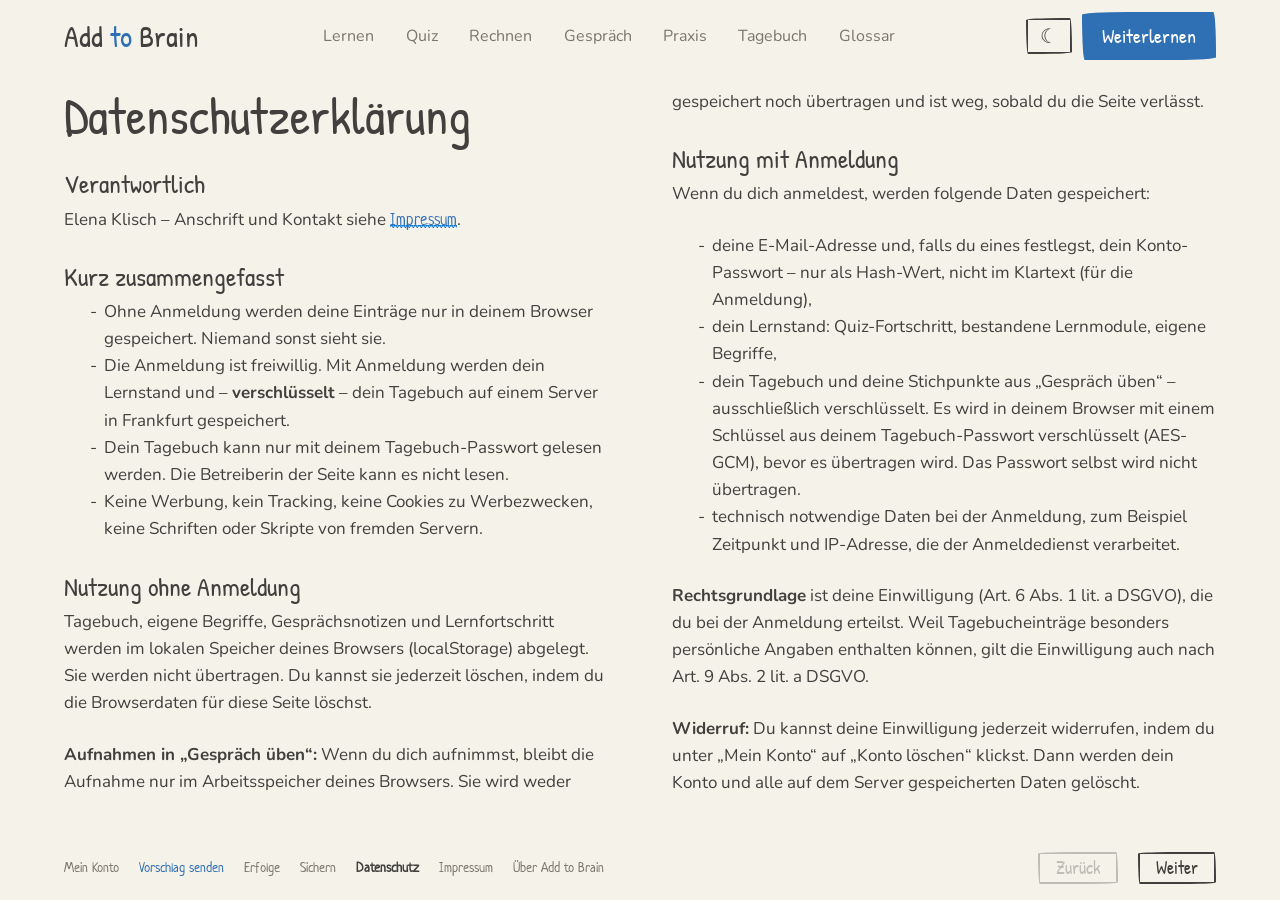
==== commit ad95f962: "Shop wieder schließen, Verbesserungsvorschläge von jeder Seite" ====
--- a/datenschutz.html
+++ b/datenschutz.html
@@ -6,17 +6,17 @@
   <title>Datenschutzerklärung – Add to Brain</title>
   <meta name="description" content="Datenschutzerklärung der Lernseite Add to Brain.">
   <script>try { if (localStorage.getItem('atb-modus') === 'dunkel') document.documentElement.classList.add('dark'); } catch (e) {}</script>
-  <link rel="icon" href="favicon.ico?v=202611121403" sizes="any">
-  <link rel="icon" type="image/png" sizes="32x32" href="icons/favicon-32.png?v=202611121403">
-  <link rel="icon" type="image/png" sizes="16x16" href="icons/favicon-16.png?v=202611121403">
+  <link rel="icon" href="favicon.ico?v=202611121428" sizes="any">
+  <link rel="icon" type="image/png" sizes="32x32" href="icons/favicon-32.png?v=202611121428">
+  <link rel="icon" type="image/png" sizes="16x16" href="icons/favicon-16.png?v=202611121428">
   <link rel="apple-touch-icon" href="icons/apple-touch-icon.png?v=202611121337">
   <link rel="manifest" href="manifest.webmanifest?v=202611121337">
   <meta name="apple-mobile-web-app-title" content="Add to Brain">
   <meta name="application-name" content="Add to Brain">
   <meta name="theme-color" content="#f5f2ea">
-  <link href="css/fonts.css?v=202611121335" rel="stylesheet">
-  <link href="css/paper.min.css?v=202611121335" rel="stylesheet">
-  <link href="css/style.css?v=202611121335" rel="stylesheet">
+  <link href="css/fonts.css?v=202611121459" rel="stylesheet">
+  <link href="css/paper.min.css?v=202611121459" rel="stylesheet">
+  <link href="css/style.css?v=202611121459" rel="stylesheet">
 </head>
 <body>
   <header class="kopf">
@@ -68,6 +68,10 @@
       <p><strong>Widerruf:</strong> Du kannst deine Einwilligung jederzeit widerrufen, indem du unter „Mein Konto“ auf „Konto löschen“ klickst. Dann werden dein Konto und alle auf dem Server gespeicherten Daten gelöscht.</p>
       <p><strong>Speicherdauer:</strong> bis du dein Konto löschst.</p>
 
+      <h3>Verbesserungsvorschläge</h3>
+      <p>Über „Vorschlag senden“ kannst du freiwillig einen Hinweis schicken. Gespeichert werden dein Text, die Seite, auf der du gerade warst, die Bildschirmgröße und – nur wenn du eines anhängst – ein Bild. Deine E-Mail-Adresse wird nur gespeichert, wenn du eine Antwort möchtest. Die Daten liegen bei Supabase in Frankfurt und können nur von der Betreiberin gelesen werden. Sie werden gelöscht, sobald der Vorschlag bearbeitet ist, spätestens nach 12 Monaten.</p>
+      <p><strong>Rechtsgrundlage</strong> ist deine Einwilligung durch das Absenden (Art. 6 Abs. 1 lit. a DSGVO). Bitte schick auf Bildern keine fremden oder sensiblen Daten mit.</p>
+
       <h3>Dienstleister</h3>
       <p><strong>Anmeldung und Datenbank:</strong> Supabase Inc. Die Daten werden auf Servern in Frankfurt am Main (EU) gespeichert. Supabase versendet auch die Anmelde-E-Mails. Mit Supabase besteht ein Vertrag zur Auftragsverarbeitung (Data Processing Addendum), der Bestandteil der Nutzungsbedingungen von Supabase ist; für Übermittlungen in die USA gelten die Standardvertragsklauseln der EU-Kommission.</p>
       <p><strong>Bereitstellung der Webseite:</strong> GitHub Pages (GitHub Inc.). Beim Aufruf der Seite verarbeitet GitHub technisch notwendige Daten wie die IP-Adresse.</p>
@@ -81,6 +85,7 @@
 
   <div class="leiste" aria-label="Fortschritt und Steuerung">
     <a href="index.html#konto" class="leiste-link">Mein Konto</a>
+    <a href="#" class="leiste-link leiste-vorschlag" data-feedback>Vorschlag senden</a>
     <a href="index.html#erfolge" class="leiste-link">Erfolge</a>
     <a href="index.html#sichern" class="leiste-link">Sichern</a>
     <a href="datenschutz.html" class="leiste-link" aria-current="page">Datenschutz</a>
@@ -91,7 +96,8 @@
     <button class="pfeil" id="pfeil-rechts" type="button">Weiter</button>
   </div>
 
-  <script src="js/modus.js?v=202611121335"></script>
-  <script src="js/scroll.js?v=202611121335"></script>
+  <script src="js/feedback.js?v=202611121459"></script>
+  <script src="js/modus.js?v=202611121459"></script>
+  <script src="js/scroll.js?v=202611121459"></script>
 </body>
 </html>
--- a/css/style.css
+++ b/css/style.css
@@ -167,6 +167,7 @@
 .qz-fach-zahl { grid-area: zahl; text-align: right; font-family: var(--kopf); font-size: 20px; }
 .qz-fach-name { grid-area: name; font-size: 13px; color: var(--grau); line-height: 1.2; }
 .gs-weiter { margin-left: auto; }
+.ko-vergessen { text-decoration: underline; text-underline-offset: 3px; align-self: center; }
 .reihe.tb-zeit { display: grid; grid-template-columns: 1.5fr 1fr 1fr; gap: 8px; align-items: end; }
 .reihe.tb-zeit input { width: 100%; min-width: 0; padding-left: 6px; padding-right: 4px; }
 .formular textarea { min-height: 0; }
@@ -185,7 +186,6 @@
 .platzhalter { background: var(--markierung); padding: 0 4px; }
 .leiste-link[aria-current="page"] { color: var(--tinte); font-weight: 700; }
 .rs-shopkarte.aktiv { border-color: var(--akzent); box-shadow: 0 0 0 2px var(--akzent), 10px 18px 18px -16px var(--schatten); }
-.rs-shopkarte button[disabled] { opacity: .6; }
 
 /* Formulare */
 .formular { display: grid; gap: 12px; }
@@ -333,6 +333,7 @@
 }
 .leiste-link { font-size: 14px; color: var(--grau); background-image: none; white-space: nowrap; }
 .leiste-link:hover { color: var(--tinte); }
+.leiste-vorschlag { color: var(--akzent); }
 .balken { flex: 1; height: 2px; background: var(--balken-grund); position: relative; overflow: hidden; border-radius: 2px; }
 .balken i { position: absolute; inset: 0 auto 0 0; width: 0; background: var(--akzent); transition: width .15s linear; }
 .pfeil {
@@ -431,6 +432,25 @@
   .leiste { gap: 18px; overflow-x: auto; scrollbar-width: none; padding-top: 8px; }
   .leiste::-webkit-scrollbar { display: none; }
   .leiste .balken { position: absolute; left: 16px; right: 16px; top: 6px; flex: none; }
+  /* Karten auf dem Handy kompakter, damit eine Frage mit allen Antworten auf einen Bildschirm passt */
+  .seite .card-body { padding: 18px 18px; }
+  .qz-antworten { gap: 8px; margin: 10px 0; }
+  .qz-antworten button { font-size: 15px; line-height: 1.35; padding: 8px 12px; }
+  .qz-frage { margin: 6px 0 0; }
+  /* Läuft das Quiz, steht die Frage allein auf einem eigenen Bildschirm */
+  #quiz.laeuft > .card:first-of-type { break-before: column; }
+}
+
+/* Kleine Handys (wenig Höhe): alles etwas enger, damit Quizfragen nicht geteilt werden */
+@media (max-width: 767px) and (max-height: 820px) {
+  :root { --header: 52px; --leiste: 46px; }
+  .spur { padding-top: 8px; padding-bottom: 8px; }
+  .seite .card-body { padding: 12px 14px; }
+  .qz-antworten { gap: 6px; margin: 8px 0; }
+  .qz-antworten button { font-size: 14px; line-height: 1.3; padding: 6px 10px; }
+  .qz-frage, .qz-rueckmeldung { font-size: 15px; line-height: 1.4; }
+  .qz-stufe { font-size: 13px; }
+  #qz-karte .knoepfe { margin-top: 6px; }
 }
 
 @media (prefers-reduced-motion: reduce) {
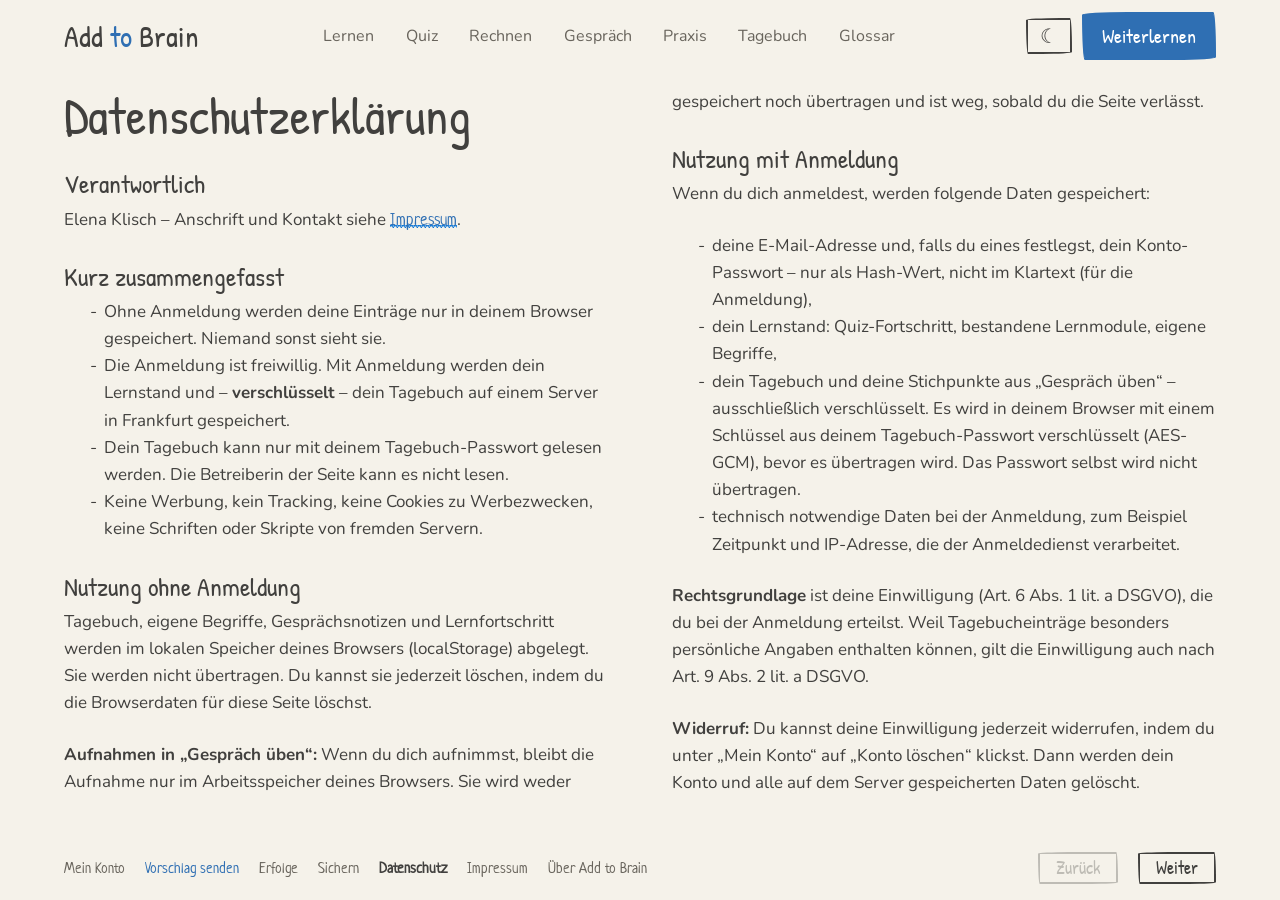
==== commit d392b9c5: "Barrierefreiheit: sichtbarer Tastaturfokus, besserer Kontrast, Beschriftung" ====
--- a/datenschutz.html
+++ b/datenschutz.html
@@ -14,9 +14,9 @@
   <meta name="apple-mobile-web-app-title" content="Add to Brain">
   <meta name="application-name" content="Add to Brain">
   <meta name="theme-color" content="#f5f2ea">
-  <link href="css/fonts.css?v=202611121459" rel="stylesheet">
-  <link href="css/paper.min.css?v=202611121459" rel="stylesheet">
-  <link href="css/style.css?v=202611121459" rel="stylesheet">
+  <link href="css/fonts.css?v=202611121505" rel="stylesheet">
+  <link href="css/paper.min.css?v=202611121505" rel="stylesheet">
+  <link href="css/style.css?v=202611121505" rel="stylesheet">
 </head>
 <body>
   <header class="kopf">
@@ -96,8 +96,8 @@
     <button class="pfeil" id="pfeil-rechts" type="button">Weiter</button>
   </div>
 
-  <script src="js/feedback.js?v=202611121459"></script>
-  <script src="js/modus.js?v=202611121459"></script>
-  <script src="js/scroll.js?v=202611121459"></script>
+  <script src="js/feedback.js?v=202611121505"></script>
+  <script src="js/modus.js?v=202611121505"></script>
+  <script src="js/scroll.js?v=202611121505"></script>
 </body>
 </html>
--- a/css/style.css
+++ b/css/style.css
@@ -10,7 +10,7 @@
   --karton: #ebe5d6;      /* 30 % Flächen */
   --weiss: #fffdf8;
   --tinte: #41403e;
-  --grau: #7a766d;
+  --grau: #68645c;   /* dunkel genug für Kontrast 4,5 : 1 */
   --akzent: #2f6fb3;      /* 10 % Akzent */
   --markierung: #fff1a8;
   --auf-akzent: #fff;     /* Schrift auf Akzentfarbe */
@@ -157,6 +157,10 @@
 .kachel { display: block; color: inherit; text-decoration: none; background-image: none; transition: transform .3s, background .3s; }
 .kachel:hover { background: var(--hover); transform: translateY(-3px) rotate(-.4deg); }
 
+/* Sichtbarer Fokus für die Bedienung mit der Tastatur */
+:focus-visible { outline: 3px dashed var(--akzent) !important; outline-offset: 3px; }
+input:focus-visible, textarea:focus-visible, select:focus-visible { outline-offset: 1px; }
+
 /* Lernkartei im Quiz */
 .qz-faecher { list-style: none; margin: 0 0 8px; padding: 0; display: grid; gap: 8px; }
 .qz-faecher li { display: grid; grid-template-columns: 58px 1fr 34px; grid-template-areas: "nr spur zahl" ". name name"; align-items: center; column-gap: 10px; }
@@ -331,7 +335,7 @@
   padding: 0 var(--pad);
   background: linear-gradient(var(--papier-0), var(--papier) 40%);
 }
-.leiste-link { font-size: 14px; color: var(--grau); background-image: none; white-space: nowrap; }
+.leiste-link { font-size: 15px; color: var(--grau); background-image: none; white-space: nowrap; }
 .leiste-link:hover { color: var(--tinte); }
 .leiste-vorschlag { color: var(--akzent); }
 .balken { flex: 1; height: 2px; background: var(--balken-grund); position: relative; overflow: hidden; border-radius: 2px; }
